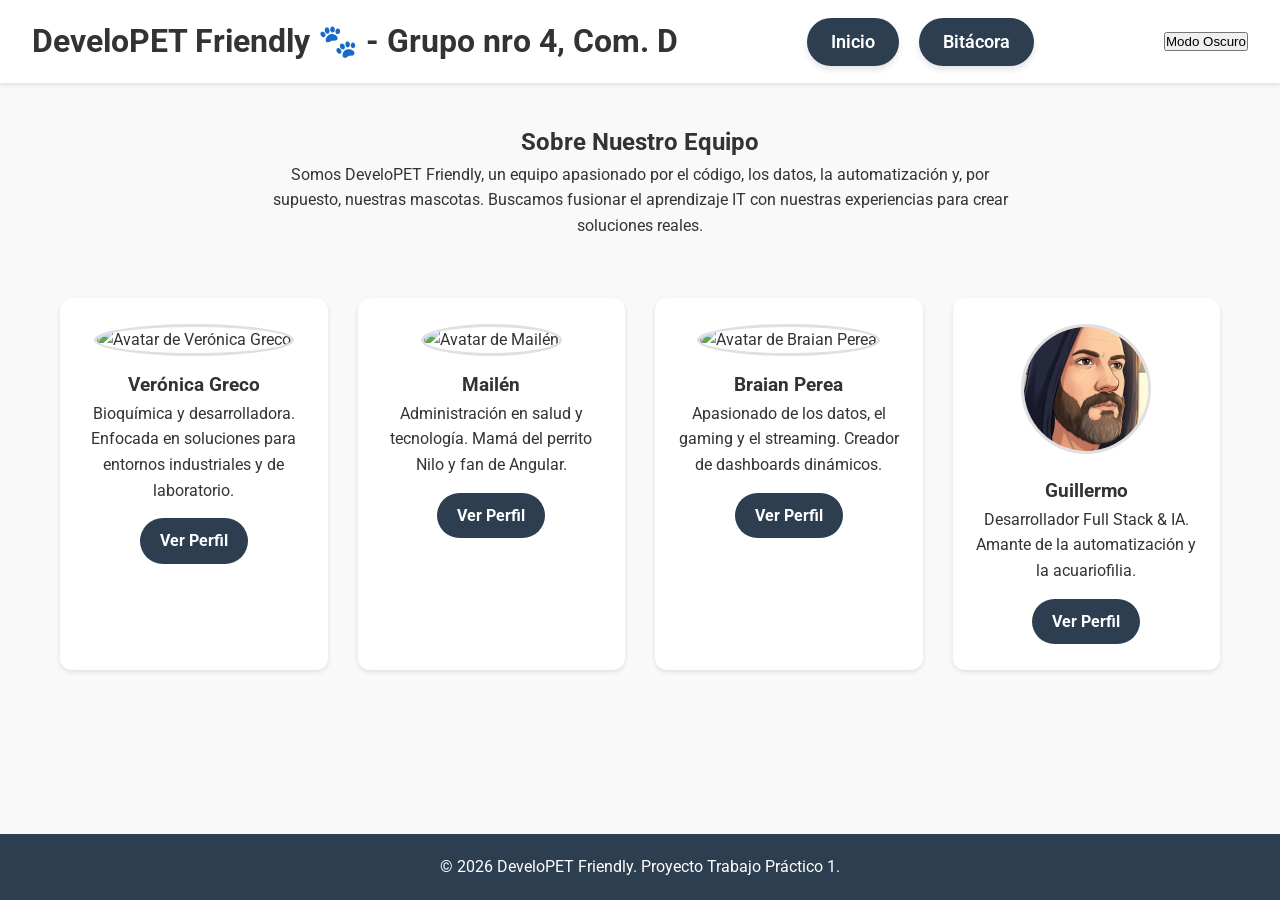
==== index.html @ 7bb21ec1 "Actualización" ====
<!DOCTYPE html>
<html lang="es">
<head>
    <meta charset="UTF-8">
    <meta name="viewport" content="width=device-width, initial-scale=1.0">
    <title>DeveloPET Friendly - TP1</title>
    <link href="https://fonts.googleapis.com/css2?family=Roboto:wght@400;700&display=swap" rel="stylesheet">
    <link rel="stylesheet" href="css/styles.css">
</head>
<body>
    <header>
        <h1>DeveloPET Friendly 🐾 - Grupo nro 4, Com. D</h1>
        <nav>
            <ul>
                <li><a href="index.html">Inicio</a></li>
                <li><a href="bitacora.html">Bitácora</a></li>
            </ul>
        </nav>
        <button id="btn-theme">Modo Oscuro</button>
    </header>

    <main>
        <section class="team-presentation">
            <h2>Sobre Nuestro Equipo</h2>
            <p>Somos DeveloPET Friendly, un equipo apasionado por el código, los datos, la automatización y, por supuesto, nuestras mascotas. Buscamos fusionar el aprendizaje IT con nuestras experiencias para crear soluciones reales.</p>
        </section>

        <section class="team-cards">
            
            <article class="card">
                <img src="img/avatar-vero.jpg" alt="Avatar de Verónica Greco">
                <h3>Verónica Greco</h3>
                <p>Bioquímica y desarrolladora. Enfocada en soluciones para entornos industriales y de laboratorio.</p>
                <a href="veronica.html" class="btn-perfil">Ver Perfil</a>
            </article>

            <article class="card">
                <img src="img/avatar-mailen.jpg" alt="Avatar de Mailén">
                <h3>Mailén</h3>
                <p>Administración en salud y tecnología. Mamá del perrito Nilo y fan de Angular.</p>
                <a href="mailen.html" class="btn-perfil">Ver Perfil</a>
            </article>

            <article class="card">
                <img src="img/avatar-braian.jpg" alt="Avatar de Braian Perea">
                <h3>Braian Perea</h3>
                <p>Apasionado de los datos, el gaming y el streaming. Creador de dashboards dinámicos.</p>
                <a href="braian.html" class="btn-perfil">Ver Perfil</a>
            </article>

          <article class="card">
                <img src="img/profile.jpg" alt="Avatar de Guillermo">
                <h3>Guillermo</h3>
                <p>Desarrollador Full Stack & IA. Amante de la automatización y la acuariofilia.</p>
                <a href="guillermo.html" class="btn-perfil">Ver Perfil</a>
            </article>

        </section>
    </main>

    <footer>
        <p>&copy; 2026 DeveloPET Friendly. Proyecto Trabajo Práctico 1.</p>
    </footer>

    <script src="js/main.js"></script>
</body>
</html>
---- css/styles.css ----
/* =========================================
   1. RESET Y VARIABLES GLOBALES
   ========================================= */
* {
    margin: 0;
    padding: 0;
    box-sizing: border-box;
}

:root {
    /* Variables generales y del Index/Bitácora */
    --bg-color: #f9f9f9;
    --text-color: #333333;
    --header-bg: #ffffff;
    --card-bg: #ffffff;
    --primary-color: #2c3e50; /* Unificado al azul oscuro elegante */
    --hover-color: #1a252f;
    --secondary-color: #3498db;
    
    /* Variables del portafolio individual */
    --accent-color: #e74c3c;
    --light-bg: #ecf0f1;
    --white: #ffffff;
    --shadow: 0 2px 5px rgba(0,0,0,0.1);
    --transition: all 0.3s ease;
}

/* Variables para el Modo Oscuro */
body.dark-mode {
    --bg-color: #121212;
    --text-color: #e0e0e0;
    --header-bg: #333333;
    --card-bg: #1e1e1e;
    --primary-color: #4ca1af;
    --light-bg: #1a1a1a;
    --white: #222222;
}

/* =========================================
   2. ESTILOS BASE Y ESTRUCTURA (STICKY FOOTER)
   ========================================= */
body {
    font-family: 'Poppins', 'Roboto', sans-serif; /* Poppins principal, Roboto fallback */
    background-color: var(--bg-color);
    color: var(--text-color);
    line-height: 1.6;
    transition: background-color 0.3s ease, color 0.3s ease;
    
    /* Sticky Footer: Empuja el footer siempre abajo */
    min-height: 100vh; 
    display: flex;
    flex-direction: column; 
}

main {
    flex: 1; /* Ocupa el espacio restante */
}

.container {
    max-width: 1200px;
    margin: 0 auto;
    padding: 0 20px;
    width: 100%;
}

.section {
    padding: 4rem 0;
    border-bottom: 1px solid rgba(0,0,0,0.1);
}

.section h2 {
    text-align: center;
    margin-bottom: 2rem;
    color: var(--primary-color);
    font-size: 2rem;
    font-weight: 600;
}

/* =========================================
   3. CABECERA (HEADER) Y NAVEGACIÓN
   ========================================= */
header {
    display: flex;
    justify-content: space-between;
    align-items: center;
    background-color: var(--header-bg);
    padding: 1rem 2rem;
    box-shadow: 0 2px 4px rgba(0,0,0,0.1);
}

/* Variante Header Portafolio (Clase .header) */
.header {
    background-color: var(--primary-color);
    color: #ffffff;
    justify-content: center; /* Centra el logo en el portafolio */
}

/* Menú de navegación principal (Botones estilo píldora) */
header nav ul {
    list-style: none;
    display: flex;
    gap: 20px;
    justify-content: center;
    align-items: center;
}

header nav a {
    text-decoration: none;
    font-size: 1.1rem;
    font-weight: 600;
    color: #ffffff;
    background-color: var(--primary-color);
    padding: 10px 24px;
    border-radius: 30px;
    transition: var(--transition);
    box-shadow: 0 4px 6px rgba(0, 0, 0, 0.1);
    display: inline-block;
}

header nav a:hover {
    background-color: var(--secondary-color);
    transform: translateY(-3px);
    box-shadow: 0 6px 12px rgba(0, 0, 0, 0.2);
}

/* Sub-Navegación Portafolio (Clase .navbar) */
.navbar {
    background-color: var(--secondary-color);
    padding: 1rem 0;
    position: sticky;
    top: 0;
    z-index: 100;
}

.nav-menu {
    display: flex;
    justify-content: center;
    list-style: none;
    gap: 2rem;
    flex-wrap: wrap;
}

.nav-menu a {
    color: #ffffff;
    text-decoration: none;
    font-weight: 500;
    padding: 0.5rem 1rem;
    border-radius: 4px;
    transition: var(--transition);
    background-color: transparent;
    box-shadow: none;
}

.nav-menu a:hover {
    background-color: var(--primary-color);
    transform: translateY(-2px);
}

/* =========================================
   4. INDEX Y BITÁCORA (TP1)
   ========================================= */
.team-presentation {
    text-align: center;
    max-width: 800px;
    margin: 40px auto;
    padding: 0 20px;
}

/* Grilla adaptable requerida por el TP */
.team-cards {
    display: grid;
    grid-template-columns: 1fr; 
    gap: 30px;
    padding: 20px;
    max-width: 1200px;
    margin: 0 auto;
    justify-items: center;
}

.card {
    background-color: var(--card-bg);
    border-radius: 12px;
    box-shadow: var(--shadow);
    width: 100%;
    max-width: 280px;
    padding: 25px 20px;
    text-align: center;
    transition: transform 0.3s ease, box-shadow 0.3s ease;
    border: 1px solid transparent; /* Preparado para modo oscuro */
}

.card:hover {
    transform: translateY(-5px);
    box-shadow: 0 8px 20px rgba(0,0,0,0.15);
}

.card img {
    width: 130px;
    height: 130px;
    border-radius: 50%;
    object-fit: cover;
    border: 3px solid #e0e0e0;
    margin-bottom: 15px;
}

.btn-perfil {
    display: inline-block;
    margin-top: 15px;
    padding: 10px 20px;
    background-color: var(--primary-color);
    color: #ffffff;
    text-decoration: none;
    border-radius: 25px;
    font-weight: bold;
    transition: var(--transition);
}

.btn-perfil:hover {
    background-color: var(--hover-color);
}

/* Bitácora */
.bitacora-container {
    max-width: 800px;
    margin: 2rem auto;
    padding: 0 2rem;
}

.bitacora-entry {
    background-color: var(--card-bg);
    padding: 1.5rem;
    margin-bottom: 1.5rem;
    border-radius: 8px;
    box-shadow: var(--shadow);
}

.bitacora-entry h3 {
    color: var(--primary-color);
    margin-top: 0;
}

/* =========================================
   5. PORTAFOLIO INDIVIDUAL (GUILLERMO)
   ========================================= */
.sobre-mi-content {
    display: flex;
    align-items: center;
    gap: 3rem;
    flex-wrap: wrap;
}

.perfil-img {
    flex: 1 1 300px;
    text-align: center;
}

.perfil-img img {
    width: 100%;
    max-width: 250px;
    border-radius: 50%;
    box-shadow: var(--shadow);
    border: 3px solid var(--secondary-color);
}

.perfil-texto {
    flex: 2 1 400px;
}

/* Tarjetas Proyectos y Películas/Discos */
.tarjetas-grid, .peliculas-grid {
    display: grid;
    grid-template-columns: repeat(auto-fit, minmax(280px, 1fr));
    gap: 2rem;
    margin-top: 2rem;
}

.tarjeta, .pelicula-card {
    background: var(--card-bg);
    border-radius: 8px;
    overflow: hidden;
    box-shadow: var(--shadow);
    transition: var(--transition);
}

.tarjeta:hover, .pelicula-card:hover {
    transform: translateY(-10px);
    box-shadow: 0 5px 20px rgba(0,0,0,0.2);
}

.tarjeta img, .pelicula-card img {
    width: 100%;
    height: 200px;
    object-fit: cover;
    transition: var(--transition);
    cursor: pointer; /* Lightbox */
}

.tarjeta:hover img, .pelicula-card:hover img {
    transform: scale(1.05);
    opacity: 0.8;
}

.tarjeta h3, .pelicula-card h3 {
    padding: 1rem 1rem 0.5rem;
    color: var(--primary-color);
    font-size: 1.2rem;
}

.tarjeta p, .pelicula-card p {
    padding: 0 1rem 1rem;
    font-size: 0.95rem;
}

/* Tabla Habilidades */
.habilidades-tabla {
    width: 100%;
    border-collapse: collapse;
    background: var(--card-bg);
    box-shadow: var(--shadow);
    border-radius: 8px;
    overflow: hidden;
}

.habilidades-tabla thead {
    background-color: var(--primary-color);
    color: #ffffff;
}

.habilidades-tabla th, .habilidades-tabla td {
    padding: 1rem;
    text-align: left;
    border: 1px solid #ddd;
}

.habilidades-tabla tbody tr:hover {
    background-color: rgba(0,0,0,0.02);
}

/* Formulario */
.contacto-form {
    max-width: 600px;
    margin: 0 auto;
    background: var(--card-bg);
    padding: 2rem;
    border-radius: 8px;
    box-shadow: var(--shadow);
}

.form-grupo {
    margin-bottom: 1.5rem;
}

.form-grupo label {
    display: block;
    margin-bottom: 0.5rem;
    font-weight: 500;
    color: var(--primary-color);
}

.form-grupo input {
    width: 100%;
    padding: 0.8rem;
    border: 2px solid #ddd;
    border-radius: 4px;
    font-size: 1rem;
    font-family: inherit;
}

.btn-submit {
    background-color: var(--secondary-color);
    color: #ffffff;
    border: none;
    padding: 1rem 2rem;
    font-size: 1.1rem;
    border-radius: 4px;
    cursor: pointer;
    font-weight: 500;
    width: 100%;
    transition: var(--transition);
}

.btn-submit:hover {
    background-color: var(--primary-color);
    transform: scale(1.02);
}

/* =========================================
   6. FOOTER Y MODAL LIGHTBOX
   ========================================= */
footer {
    text-align: center;
    width: 100%;
    padding: 20px 0;
    background-color: #2c3e50;
    color: #ffffff;
    margin-top: auto; 
}

.footer-content {
    display: flex;
    justify-content: space-between;
    align-items: center;
    flex-wrap: wrap;
    gap: 1rem;
}

.social-links a {
    color: #ffffff;
    text-decoration: none;
    margin-left: 15px;
    transition: var(--transition);
}

.social-links a:hover {
    color: var(--secondary-color);
}

/* Modal Lightbox */
.modal-lightbox {
    display: none;
    position: fixed;
    z-index: 9999;
    left: 0;
    top: 0;
    width: 100%;
    height: 100%;
    background-color: rgba(0, 0, 0, 0.85);
    justify-content: center;
    align-items: center;
}

.modal-contenido {
    max-width: 90%;
    max-height: 85vh;
    border-radius: 8px;
    box-shadow: 0 4px 15px rgba(0,0,0,0.5);
    animation: zoomIn 0.3s ease;
}

.cerrar-modal {
    position: absolute;
    top: 20px;
    right: 35px;
    color: #f1f1f1;
    font-size: 40px;
    font-weight: bold;
    cursor: pointer;
}

@keyframes zoomIn {
    from {transform: scale(0.8)} 
    to {transform: scale(1)}
}

/* =========================================
   7. MODO OSCURO (DARK MODE) COMPATIBILIDAD
   ========================================= */
body.dark-mode .card,
body.dark-mode .tarjeta,
body.dark-mode .pelicula-card,
body.dark-mode .habilidades-tabla,
body.dark-mode .contacto-form {
    border: 1px solid #333333;
}

body.dark-mode header nav a {
    background-color: #333333;
    border: 1px solid #555555;
}

body.dark-mode header nav a:hover {
    background-color: var(--primary-color);
    border-color: var(--primary-color);
}

body.dark-mode footer {
    background-color: #111111;
    border-top: 1px solid #333333;
}

/* =========================================
   8. MEDIA QUERIES (RESPONSIVE TP1)
   ========================================= */
/* Breakpoints exigidos por el TP para la portada */
@media (min-width: 900px) {
    .team-cards { grid-template-columns: repeat(2, 1fr); }
}

@media (min-width: 1200px) {
    .team-cards { grid-template-columns: repeat(4, 1fr); }
}

/* Ajustes para móviles generales */
@media (max-width: 768px) {
    header {
        flex-direction: column;
        gap: 15px;
    }
    .sobre-mi-content {
        flex-direction: column;
        text-align: center;
    }
    .habilidades-tabla th, .habilidades-tabla td {
        padding: 0.5rem;
        font-size: 0.9rem;
    }
    .footer-content {
        flex-direction: column;
        justify-content: center;
    }
}
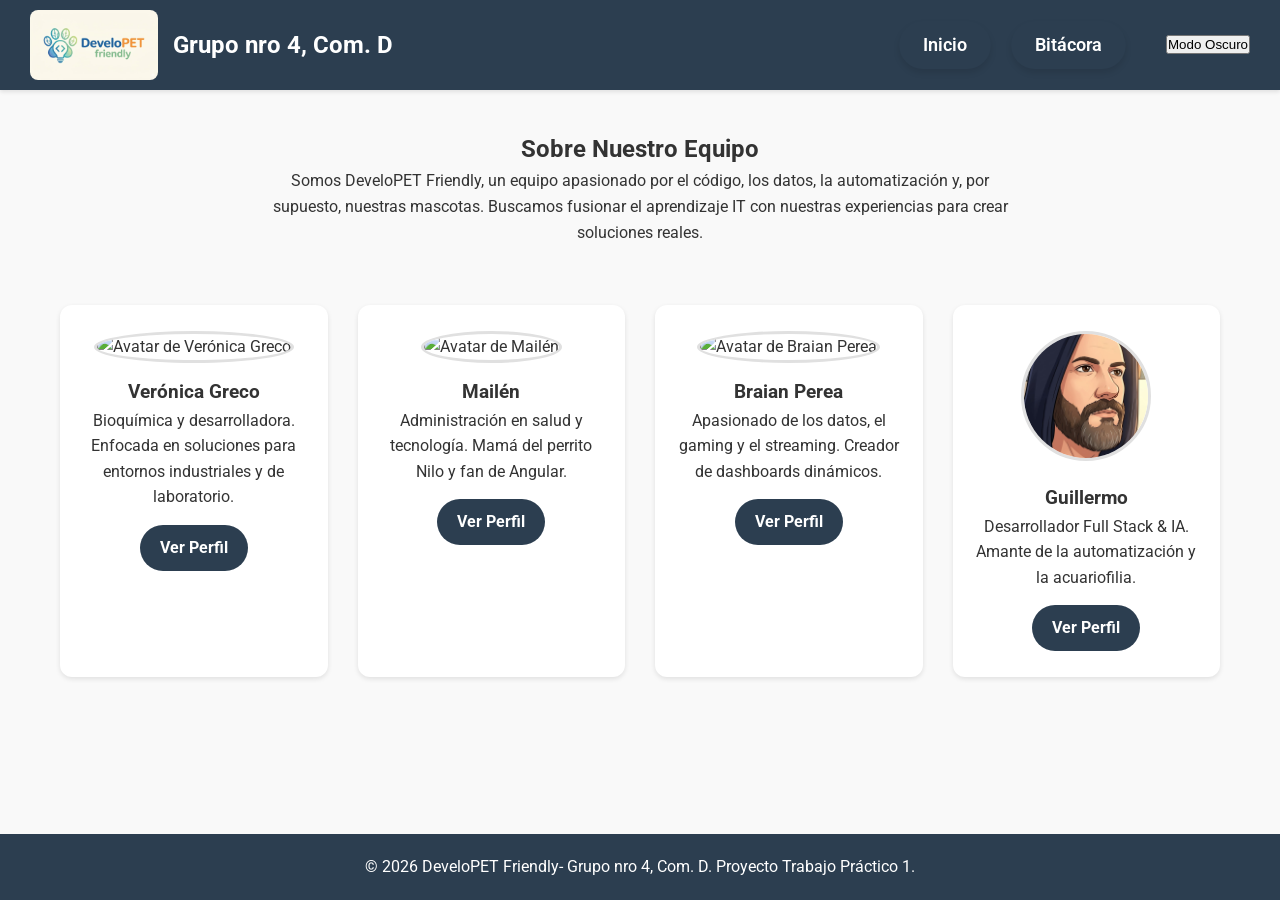
==== commit c8c2d22d: "retoques" ====
--- a/index.html
+++ b/index.html
@@ -8,15 +8,19 @@
     <link rel="stylesheet" href="css/styles.css">
 </head>
 <body>
-    <header>
-        <h1>DeveloPET Friendly 🐾 - Grupo nro 4, Com. D</h1>
-        <nav>
-            <ul>
+    <header class="header" style="display: flex; justify-content: space-between; align-items: center; padding: 10px 30px; flex-wrap: wrap;">
+        <div class="logo" style="display: flex; align-items: center; gap: 15px;">
+            <img src="img/logodev.jpeg" alt="Logo DeveloPET Friendly" style="max-height: 70px; border-radius: 8px;">
+            <h1 style="margin: 0; font-size: 1.5rem;">Grupo nro 4, Com. D</h1>
+        </div>
+
+        <nav style="display: flex; align-items: center; gap: 20px;">
+            <ul style="list-style: none; display: flex; gap: 20px; margin: 0; padding: 0;">
                 <li><a href="index.html">Inicio</a></li>
                 <li><a href="bitacora.html">Bitácora</a></li>
             </ul>
+            <button id="btn-theme" style="margin-left: 20px;">Modo Oscuro</button>
         </nav>
-        <button id="btn-theme">Modo Oscuro</button>
     </header>
 
     <main>
@@ -26,7 +30,6 @@
         </section>
 
         <section class="team-cards">
-            
             <article class="card">
                 <img src="img/avatar-vero.jpg" alt="Avatar de Verónica Greco">
                 <h3>Verónica Greco</h3>
@@ -54,12 +57,11 @@
                 <p>Desarrollador Full Stack & IA. Amante de la automatización y la acuariofilia.</p>
                 <a href="guillermo.html" class="btn-perfil">Ver Perfil</a>
             </article>
-
         </section>
     </main>
 
     <footer>
-        <p>&copy; 2026 DeveloPET Friendly. Proyecto Trabajo Práctico 1.</p>
+        <p>&copy; 2026 DeveloPET Friendly- Grupo nro 4, Com. D. Proyecto Trabajo Práctico 1.</p>
     </footer>
 
     <script src="js/main.js"></script>
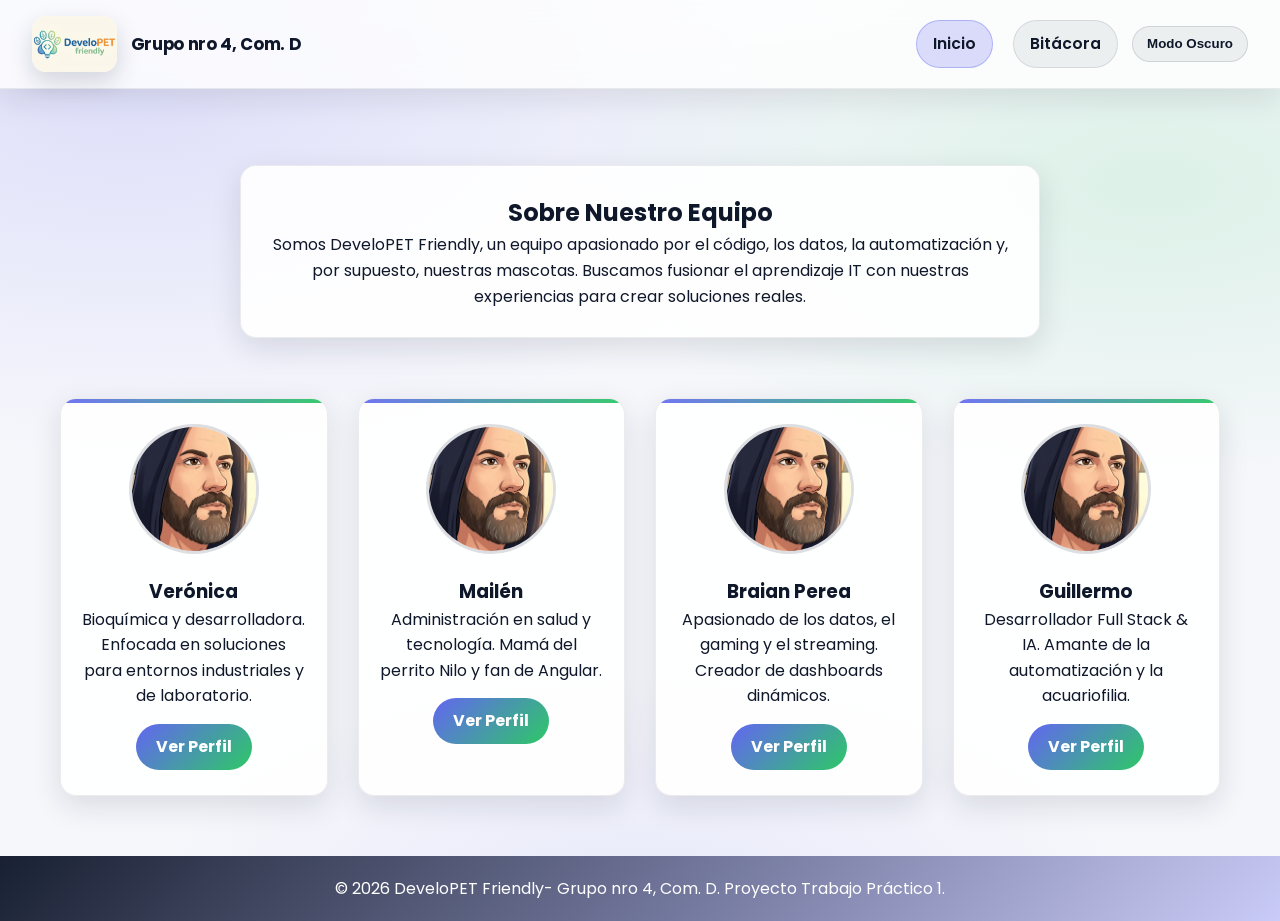
==== commit 01bb1f33: "cambios JS" ====
--- a/index.html
+++ b/index.html
@@ -4,22 +4,26 @@
     <meta charset="UTF-8">
     <meta name="viewport" content="width=device-width, initial-scale=1.0">
     <title>DeveloPET Friendly - TP1</title>
-    <link href="https://fonts.googleapis.com/css2?family=Roboto:wght@400;700&display=swap" rel="stylesheet">
+    <link rel="preconnect" href="https://fonts.googleapis.com">
+    <link rel="preconnect" href="https://fonts.gstatic.com" crossorigin>
+    <link href="https://fonts.googleapis.com/css2?family=Poppins:wght@300;400;500;600;700&family=Roboto:wght@400;700&display=swap" rel="stylesheet">
     <link rel="stylesheet" href="css/styles.css">
 </head>
-<body>
-    <header class="header" style="display: flex; justify-content: space-between; align-items: center; padding: 10px 30px; flex-wrap: wrap;">
-        <div class="logo" style="display: flex; align-items: center; gap: 15px;">
-            <img src="img/logodev.jpeg" alt="Logo DeveloPET Friendly" style="max-height: 70px; border-radius: 8px;">
-            <h1 style="margin: 0; font-size: 1.5rem;">Grupo nro 4, Com. D</h1>
+<body class="page-home">
+    <header class="site-header">
+        <div class="site-brand">
+            <a class="brand" href="index.html" aria-label="Ir al inicio">
+                <img src="img/logodev.jpeg" alt="Logo DeveloPET Friendly">
+                <span class="brand-title">Grupo nro 4, Com. D</span>
+            </a>
         </div>
 
-        <nav style="display: flex; align-items: center; gap: 20px;">
-            <ul style="list-style: none; display: flex; gap: 20px; margin: 0; padding: 0;">
-                <li><a href="index.html">Inicio</a></li>
+        <nav class="site-nav" aria-label="Navegación principal">
+            <ul class="site-links">
+                <li><a href="index.html" aria-current="page">Inicio</a></li>
                 <li><a href="bitacora.html">Bitácora</a></li>
             </ul>
-            <button id="btn-theme" style="margin-left: 20px;">Modo Oscuro</button>
+            <button id="btn-theme" type="button">Modo Oscuro</button>
         </nav>
     </header>
 
@@ -30,28 +34,28 @@
         </section>
 
         <section class="team-cards">
-            <article class="card">
-                <img src="img/avatar-vero.jpg" alt="Avatar de Verónica Greco">
-                <h3>Verónica Greco</h3>
+            <article class="card card--vero">
+                <img src="img/avatar-vero.jpeg" alt="Avatar de Verónica Greco" onerror="this.onerror=null;this.src='img/profile.jpg';">
+                <h3>Verónica</h3>
                 <p>Bioquímica y desarrolladora. Enfocada en soluciones para entornos industriales y de laboratorio.</p>
                 <a href="veronica.html" class="btn-perfil">Ver Perfil</a>
             </article>
 
-            <article class="card">
-                <img src="img/avatar-mailen.jpg" alt="Avatar de Mailén">
+            <article class="card card--mailen">
+                <img src="img/avatar-mailen.png" alt="Avatar de Mailén" onerror="this.onerror=null;this.src='img/profile.jpg';">
                 <h3>Mailén</h3>
                 <p>Administración en salud y tecnología. Mamá del perrito Nilo y fan de Angular.</p>
                 <a href="mailen.html" class="btn-perfil">Ver Perfil</a>
             </article>
 
-            <article class="card">
-                <img src="img/avatar-braian.jpg" alt="Avatar de Braian Perea">
+            <article class="card card--braian">
+                <img src="img/avatar-braian.png" alt="Avatar de Braian Perea" onerror="this.onerror=null;this.src='img/profile.jpg';">
                 <h3>Braian Perea</h3>
                 <p>Apasionado de los datos, el gaming y el streaming. Creador de dashboards dinámicos.</p>
                 <a href="braian.html" class="btn-perfil">Ver Perfil</a>
             </article>
 
-          <article class="card">
+          <article class="card card--guillermo">
                 <img src="img/profile.jpg" alt="Avatar de Guillermo">
                 <h3>Guillermo</h3>
                 <p>Desarrollador Full Stack & IA. Amante de la automatización y la acuariofilia.</p>
@@ -66,4 +70,4 @@
 
     <script src="js/main.js"></script>
 </body>
-</html>+</html>
--- a/css/styles.css
+++ b/css/styles.css
@@ -9,31 +9,34 @@
 
 :root {
     /* Variables generales y del Index/Bitácora */
-    --bg-color: #f9f9f9;
-    --text-color: #333333;
-    --header-bg: #ffffff;
-    --card-bg: #ffffff;
-    --primary-color: #2c3e50; /* Unificado al azul oscuro elegante */
-    --hover-color: #1a252f;
-    --secondary-color: #3498db;
+    --bg-color: #f6f7fb;
+    --text-color: #0f172a;
+    --header-bg: rgba(255, 255, 255, 0.78);
+    --card-bg: rgba(255, 255, 255, 0.9);
+    --primary-color: #0f172a;
+    --hover-color: #111827;
+    --secondary-color: #6366f1;
     
     /* Variables del portafolio individual */
-    --accent-color: #e74c3c;
-    --light-bg: #ecf0f1;
+    --accent-color: #22c55e;
+    --light-bg: rgba(15, 23, 42, 0.04);
     --white: #ffffff;
-    --shadow: 0 2px 5px rgba(0,0,0,0.1);
-    --transition: all 0.3s ease;
+    --shadow: 0 10px 30px rgba(15, 23, 42, 0.12);
+    --transition: all 0.25s ease;
+    --radius: 16px;
 }
 
 /* Variables para el Modo Oscuro */
 body.dark-mode {
-    --bg-color: #121212;
-    --text-color: #e0e0e0;
-    --header-bg: #333333;
-    --card-bg: #1e1e1e;
-    --primary-color: #4ca1af;
-    --light-bg: #1a1a1a;
-    --white: #222222;
+    --bg-color: #0b1020;
+    --text-color: #e7eaf3;
+    --header-bg: rgba(17, 24, 39, 0.72);
+    --card-bg: rgba(17, 24, 39, 0.85);
+    --primary-color: #6366f1;
+    --hover-color: #4f46e5;
+    --secondary-color: #6366f1;
+    --light-bg: rgba(231, 234, 243, 0.06);
+    --white: #0f172a;
 }
 
 /* =========================================
@@ -42,6 +45,10 @@
 body {
     font-family: 'Poppins', 'Roboto', sans-serif; /* Poppins principal, Roboto fallback */
     background-color: var(--bg-color);
+    background-image:
+        radial-gradient(1200px 600px at 10% 10%, rgba(99, 102, 241, 0.16), transparent 60%),
+        radial-gradient(1000px 500px at 90% 20%, rgba(34, 197, 94, 0.12), transparent 60%),
+        radial-gradient(900px 450px at 50% 100%, rgba(99, 102, 241, 0.10), transparent 55%);
     color: var(--text-color);
     line-height: 1.6;
     transition: background-color 0.3s ease, color 0.3s ease;
@@ -54,9 +61,810 @@
 
 main {
     flex: 1; /* Ocupa el espacio restante */
-}
-
-.container {
+    padding: 1.5rem 0 2.5rem;
+}
+
+.page-bitacora .lead {
+    text-align: center;
+    margin: 1rem auto 2rem;
+    max-width: 70ch;
+    color: rgba(15, 23, 42, 0.72);
+}
+
+body.dark-mode.page-bitacora .lead {
+    color: rgba(231, 234, 243, 0.76);
+}
+
+.page-home main,
+.page-bitacora main {
+    padding-top: 2.25rem;
+}
+
+body.page-braian {
+    --bg: #0b0f1a;
+    --bg-2: #131a2b;
+    --accent: #00e5ff;
+    --accent-2: #7a29ff;
+    --text: #e6f1ff;
+    background: radial-gradient(1200px 600px at 20% 0%, #0f1730 0%, var(--bg) 60%) fixed,
+                linear-gradient(160deg, var(--bg-2), var(--bg));
+    color: var(--text);
+    font-family: "Ubuntu", system-ui, -apple-system, "Segoe UI", Roboto, "Helvetica Neue", Arial, "Noto Sans", "Apple Color Emoji", "Segoe UI Emoji";
+    overflow-x: hidden;
+}
+
+body.page-braian main {
+    padding: 0;
+}
+
+body.page-veronica {
+    font-family: "EB Garamond", serif;
+    font-size: 1.2rem;
+    margin: 0;
+    padding: 20px;
+    color: #333;
+    background-image: url("../img/fondo.png");
+    background-repeat: repeat;
+    background-size: 700px;
+}
+
+body.page-veronica::before {
+    content: "";
+    position: fixed;
+    inset: 0;
+    background-color: rgba(255, 255, 255, 0.7);
+    z-index: -1;
+}
+
+body.page-veronica .contenedor {
+    max-width: 1300px;
+    margin: 0 auto;
+    padding: 0.5rem;
+}
+
+body.page-veronica main {
+    padding: 0;
+}
+
+body.page-veronica header h1 {
+    font-family: "Delius Unicase", cursive;
+}
+
+body.page-veronica header,
+body.page-veronica footer {
+    background-color: #457272;
+    color: #ffffff;
+    text-align: center;
+    padding: 1rem;
+}
+
+body.page-veronica footer {
+    margin-top: 0;
+    background: #457272;
+}
+
+body.page-veronica nav {
+    position: sticky;
+    top: 0;
+    z-index: 50;
+}
+
+body.page-veronica nav ul {
+    display: flex;
+    justify-content: space-around;
+    list-style: none;
+    background-color: #3c6e71;
+    padding: 0.5rem;
+    margin: 0;
+}
+
+body.page-veronica nav ul li a {
+    color: #ffffff;
+    text-decoration: none;
+    margin: 0 1rem;
+    font-size: 1.2rem;
+    transition: color 0.3s ease;
+}
+
+body.page-veronica nav ul li a:hover {
+    color: #d9d9d9;
+}
+
+body.page-veronica section {
+    margin-bottom: 2rem;
+    scroll-margin-top: 50px;
+}
+
+body.page-veronica h2 {
+    font-size: 1.2rem;
+    border: 2px solid #747976;
+    padding: 2px;
+    background-color: #dce4df;
+    margin: 20px 0;
+    text-indent: 5px;
+    transition: filter 0.3s ease;
+}
+
+body.page-veronica h2:hover {
+    filter: brightness(1.2) contrast(1.3) saturate(1.5);
+}
+
+body.page-veronica .icono-h2 {
+    width: 24px;
+    height: 24px;
+    vertical-align: middle;
+    margin-right: 8px;
+    display: inline-block;
+}
+
+body.page-veronica img {
+    max-width: 100%;
+    height: auto;
+    display: block;
+}
+
+body.page-veronica .sobre-mi-contenido {
+    display: flex;
+    align-items: center;
+    gap: 30px;
+}
+
+body.page-veronica .sobre-mi-contenido img {
+    max-width: 200px;
+    height: auto;
+    border-radius: 100px;
+    flex-shrink: 0;
+    transition: transform 0.5s ease;
+}
+
+body.page-veronica .sobre-mi-contenido img:hover {
+    transform: rotate(360deg);
+}
+
+
+body.page-veronica .sobre-mi-contenido p {
+    margin: 0;
+    font-size: 1.5rem;
+    align-self: center;
+    text-align: justify;
+}
+
+body.page-veronica .tarjetas-container {
+    display: flex;
+    gap: 10rem;
+    justify-content: center;
+    flex-wrap: wrap;
+    width: 100%;
+}
+
+body.page-veronica .peliculas-container {
+    display: flex;
+    gap: 5rem;
+    justify-content: center;
+    flex-wrap: wrap;
+    width: 100%;
+}
+
+body.page-veronica .tarjeta,
+body.page-veronica .pelicula {
+    background-color: #bfd6d3;
+    padding: 2rem;
+    border-radius: 8px;
+    margin-bottom: 20px;
+    transition: transform 0.3s ease;
+    text-align: justify;
+}
+
+body.page-veronica .pelicula {
+    display: flex;
+    flex-direction: column;
+    justify-content: flex-start;
+    align-items: center;
+    gap: 0.5rem;
+    flex-wrap: wrap;
+    max-width: 500px;
+    flex: 1 1 250px;
+}
+
+body.page-veronica .tarjeta {
+    display: flex;
+    flex-direction: row;
+    align-items: center;
+    gap: 1rem;
+    max-width: 500px;
+}
+
+body.page-veronica .tarjeta:hover,
+body.page-veronica .pelicula:hover {
+    transform: scale(1.05);
+}
+
+body.page-veronica .pelicula h3 {
+    align-self: center;
+    margin-bottom: 0;
+}
+
+body.page-veronica .pelicula img {
+    max-width: 60%;
+    align-self: center;
+}
+
+body.page-veronica .tarjeta img {
+    max-width: 40%;
+}
+
+body.page-veronica #mi-manada .manada-contenedor {
+  display: flex;
+  justify-content: space-around;
+  gap: 1.875rem; 
+  flex-wrap: wrap;
+}
+
+body.page-veronica #mi-manada .mascota {
+  text-align: center;
+  position: relative;
+}
+
+body.page-veronica #mi-manada .mascota img {
+  width: 11rem;
+  height: 14rem;  
+  border-radius: 1rem; /* esquinas suaves */
+}
+
+body.page-veronica #mi-manada .mascota p {
+  margin-top: 0.5rem;
+}
+
+body.page-veronica #mi-manada .mascota img.latido {
+  animation: latido 1s ease;
+  box-shadow: 0 0 20px rgba(13, 212, 73, 0.6);
+}
+
+@keyframes latido {
+  0% {
+    transform: scale(1);
+  }
+  50% {
+    transform: scale(1.2);
+  }
+  100% {
+    transform: scale(1);
+  }
+}
+
+.patita {
+  position: absolute;
+  font-size: 2.5rem;
+  pointer-events: none;
+  animation: flotar 1s ease forwards;
+  text-shadow: 0 0 8px black;
+  opacity: 1;
+  }
+
+@keyframes flotar {
+  0% {
+    opacity: 1;
+    transform: translateY(0) scale(1.2); /* 👈 arranca más visible */
+  }
+  20% {
+    opacity: 1;
+  }
+  100% {
+    opacity: 0;
+    transform: translateY(-50px) scale(1.5);
+  }
+}
+
+body.page-veronica form {
+    display: flex;
+    flex-direction: column;
+    max-width: 300px;
+    margin: 0 auto;
+}
+
+body.page-veronica form input,
+body.page-veronica form button {
+    margin: 0.5rem 0;
+    padding: 0.5rem;
+    font-family: inherit;
+    font-size: 1rem;
+}
+
+body.page-veronica form button,
+body.page-veronica button {
+    background-color: #3c6e71;
+    color: #ffffff;
+    border: none;
+    cursor: pointer;
+    transition: background-color 0.3s ease;
+}
+
+body.page-veronica form button:hover,
+body.page-veronica button:hover {
+    background-color: #2f4f4f;
+}
+
+body.page-veronica footer .social-icons {
+    margin: 1rem 0;
+}
+
+body.page-veronica footer .social-icons a {
+    display: inline-block;
+    margin: 0 1.5rem;
+    transition: transform 0.3s ease, filter 0.3s ease;
+}
+
+body.page-veronica footer .social-icons img {
+    width: 2rem;
+    height: 2rem;
+}
+
+body.page-veronica footer .social-icons a:hover {
+    transform: scale(1.3);
+    filter: brightness(1.2);
+}
+
+@media (max-width: 768px) {
+    body.page-veronica nav ul {
+        flex-direction: row;
+        flex-wrap: wrap;
+        gap: 10px;
+        padding: 10px;
+    }
+
+    body.page-veronica {
+        padding: 10px;
+    }
+
+    body.page-veronica .contenedor {
+        max-width: 100%;
+        padding: 10px;
+    }
+
+    body.page-veronica h1 {
+        font-size: 1.5rem;
+    }
+
+    body.page-veronica h2 {
+        font-size: 1.2rem;
+    }
+
+    body.page-veronica h3 {
+        font-size: 1.2rem;
+    }
+
+    body.page-veronica nav ul li {
+        margin: 10px 0;
+    }
+
+    body.page-veronica nav ul li a {
+        font-size: 1rem;
+    }
+
+    body.page-veronica .sobre-mi-contenido {
+        flex-direction: column;
+        text-align: justify;
+    }
+
+    body.page-veronica .sobre-mi-contenido img {
+        max-width: 150px;
+        margin-bottom: 10px;
+    }
+
+    body.page-veronica .sobre-mi-contenido p {
+        font-size: 1.1rem;
+        text-align: justify;
+    }
+
+    body.page-veronica .tarjetas-container {
+        gap: 1rem;
+    }
+
+    body.page-veronica .tarjeta {
+        flex-direction: column;
+        text-align: justify;
+    }
+
+    body.page-veronica .tarjeta img {
+        width: 100%;
+        max-width: 250px;
+        height: auto;
+    }
+
+    body.page-veronica .peliculas-container {
+        gap: 1.5rem;
+    }
+
+    body.page-veronica footer .social-icons a {
+        margin: 0 0.3rem;
+    }
+
+    body.page-veronica footer .social-icons img {
+        width: 1.5rem;
+        height: 1.5rem;
+    }
+}
+
+body.page-mailen {
+    font-family: "Roboto", sans-serif;
+    line-height: 1.6;
+    margin: 10px;
+    color: #e0e0e0;
+    background-color: #0b0218;
+    background-image: none;
+}
+
+body.page-mailen main {
+    padding: 0;
+}
+
+body.page-mailen h1 {
+    text-align: center;
+    margin-top: 20px;
+    color: #9057b9;
+}
+
+body.page-mailen nav {
+    position: sticky;
+    top: 0;
+    margin: 0;
+    margin-bottom: 20px;
+    z-index: 100;
+    width: 100%;
+    background-color: #190534;
+}
+
+body.page-mailen nav ul {
+    display: flex;
+    justify-content: center;
+    list-style: none;
+    background-color: #190534;
+    padding: 1rem;
+    margin: 0;
+}
+
+body.page-mailen nav a {
+    color: #e0e0e0;
+    text-decoration: none;
+    margin: 0 15px;
+    transition: color 0.3s ease;
+    background: none;
+    border: 0;
+    padding: 0;
+    border-radius: 0;
+    box-shadow: none;
+    display: inline;
+    font-weight: 400;
+}
+
+body.page-mailen nav a:hover {
+    color: #9057b9;
+}
+
+body.page-mailen #sobre-mi {
+    text-align: center;
+    padding: 1rem 1rem;
+    max-width: 50rem;
+    margin: 0 auto;
+}
+
+body.page-mailen h2 {
+    font-size: 2rem;
+    color: #9057b9;
+    margin-left: 2rem;
+    margin-bottom: 1rem;
+}
+
+body.page-mailen #sobre-mi img {
+    width: 200px;
+    height: 250px;
+    border-radius: 50%;
+    border: 5px solid #9057b9;
+    object-fit: cover;
+    margin-bottom: 1rem;
+}
+
+body.page-mailen #sobre-mi p {
+    font-size: 1.2rem;
+    line-height: 1.5;
+    color: #e0e0e0;
+}
+
+body.page-mailen .flex-tarjetas-proyectos,
+body.page-mailen .flex-tarjetas-peliculas {
+    display: flex;
+    flex-wrap: nowrap;
+    gap: 20px;
+    justify-content: space-around;
+    padding: 20px;
+}
+
+body.page-mailen .tarjeta {
+    background: rgb(219, 205, 225);
+    color: #190534;
+    border-radius: 10px;
+    padding: 15px;
+    width: 100%;
+    max-width: 20rem;
+    box-shadow: 0 4px 15px rgba(191, 152, 219, 0.4);
+    transition: transform 0.3s ease;
+}
+
+body.page-mailen .tarjeta p {
+    margin-top: 10px;
+    font-size: 1rem;
+    color: #582d90;
+    padding: 0;
+}
+
+body.page-mailen .tarjeta:hover {
+    transform: translateY(-10px);
+    box-shadow: 0 4px 15px rgba(191, 152, 219, 0.4);
+}
+
+body.page-mailen .tarjeta img {
+    width: 100%;
+    height: 150px;
+    object-fit: cover;
+    border-radius: 6px;
+}
+
+body.page-mailen #habilidades {
+    padding: 3rem 1rem;
+    text-align: center;
+}
+
+body.page-mailen .contenedor-tabla {
+    max-width: 50rem;
+    margin: auto;
+    overflow-x: auto;
+    padding: 10px;
+}
+
+body.page-mailen .tabla-habilidades {
+    width: 100%;
+    max-width: 50rem;
+    border-collapse: collapse;
+    background-color: #190534;
+    color: #e0e0e0;
+}
+
+body.page-mailen .tabla-habilidades th {
+    background-color: #9057b9;
+    color: #ffffff;
+    font-weight: bold;
+    text-transform: uppercase;
+}
+
+body.page-mailen .tabla-habilidades th,
+body.page-mailen .tabla-habilidades td {
+    padding: 1rem;
+    text-align: center;
+    border: 1px solid #9057b9;
+}
+
+body.page-mailen #contacto {
+    padding: 3rem 1rem;
+    text-align: center;
+}
+
+body.page-mailen form {
+    display: flex;
+    flex-direction: column;
+    max-width: 30rem;
+    margin: 0 auto;
+    background-color: #2f0c5ce6;
+    padding: 2rem;
+    border-radius: 8px;
+    box-shadow: 0 4px 15px rgba(191, 152, 219, 0.4);
+    text-align: left;
+}
+
+body.page-mailen label {
+    color: #e0e0e0;
+    margin-bottom: 0.5rem;
+    font-weight: bold;
+}
+
+body.page-mailen input,
+body.page-mailen textarea {
+    margin-bottom: 1.5rem;
+    padding: 10px;
+    border: 1px solid #9057b9;
+    border-radius: 4px;
+    background-color: rgba(255, 255, 255, 0.773);
+    color: #190534;
+    font-size: 1rem;
+    font-family: inherit;
+}
+
+body.page-mailen .btn-enviar {
+    background-color: #27ae60;
+    color: #ffffff;
+    border: none;
+    padding: 10px;
+    cursor: pointer;
+    border-radius: 8px;
+    font-weight: bold;
+    transition: background-color 0.3s ease;
+}
+
+body.page-mailen .btn-enviar:hover {
+    background-color: #219150;
+}
+
+body.page-mailen footer {
+    text-align: center;
+    padding: 20px;
+    background-color: #190534;
+    color: #ffffff;
+    margin-top: 0;
+}
+
+@media (max-width: 600px) {
+    body.page-mailen nav ul {
+        flex-direction: row;
+        flex-wrap: wrap;
+        gap: 10px;
+        padding: 10px;
+    }
+
+    body.page-mailen .tabla-habilidades th,
+    body.page-mailen .tabla-habilidades td {
+        padding: 0.5rem 0.2rem;
+        font-size: 0.85rem;
+        word-wrap: break-word;
+    }
+
+    body.page-mailen .flex-tarjetas-proyectos,
+    body.page-mailen .flex-tarjetas-peliculas {
+        flex-direction: column;
+        align-items: center;
+        flex-wrap: wrap;
+    }
+
+    body.page-mailen #contacto h2 {
+        margin-left: 0;
+    }
+}
+
+body.page-braian a {
+    color: var(--accent);
+    text-decoration: none;
+}
+
+body.page-braian a:hover {
+    color: #9af8ff;
+}
+
+body.page-braian a:focus-visible {
+    outline: 3px solid rgba(0, 229, 255, 0.35);
+    outline-offset: 3px;
+    border-radius: 10px;
+}
+
+body.page-braian header .brand-title {
+    color: var(--text);
+}
+
+body.page-braian .navbar {
+    backdrop-filter: saturate(140%) blur(6px);
+    border-bottom: 1px solid rgba(122, 41, 255, 0.25);
+    box-shadow: 0 0 0 1px rgba(0, 229, 255, 0.06) inset, 0 6px 30px rgba(0,0,0,0.35);
+}
+
+body.page-braian .navbar .nav-link {
+    font-weight: 500;
+}
+
+body.page-braian .navbar .nav-link.active,
+body.page-braian .navbar .nav-link:hover {
+    color: var(--accent);
+}
+
+body.page-braian section {
+    padding-top: 4rem;
+    padding-bottom: 4rem;
+    scroll-margin-top: 84px;
+}
+
+body.page-braian section h2 {
+    font-weight: 700;
+    letter-spacing: 0.5px;
+    color: var(--text);
+    text-shadow: 0 0 8px rgba(0, 229, 255, 0.5), 0 0 18px rgba(122, 41, 255, 0.35);
+}
+
+body.page-braian .card.bg-dark {
+    background-color: #0f1a2b !important;
+    border: 1px solid rgba(0, 229, 255, 0.12);
+    box-shadow: 0 10px 24px rgba(0,0,0,0.35);
+}
+
+body.page-braian .card.bg-dark .card-title {
+    color: var(--text);
+}
+
+body.page-braian .card.bg-dark .card-text {
+    color: #cfe8ff;
+}
+
+body.page-braian .card.bg-dark:hover {
+    transform: translateY(-4px);
+    transition: transform .2s ease;
+    border-color: rgba(122, 41, 255, 0.35);
+}
+
+body.page-braian .badge-accent {
+    background: linear-gradient(45deg, var(--accent), var(--accent-2));
+    color: #0b0f1a;
+}
+
+body.page-braian .table-dark {
+    --bs-table-bg: #0f1a2b;
+    --bs-table-striped-bg: #0c1422;
+    --bs-table-striped-color: var(--text);
+    --bs-table-color: var(--text);
+}
+
+body.page-braian .footer {
+    border-top: 1px solid rgba(0, 229, 255, 0.1);
+    background: #0b0f1a;
+    color: #c9e6ff;
+}
+
+body.page-braian .avatar {
+    border: 2px solid rgba(0, 229, 255, 0.25);
+    box-shadow: 0 0 20px rgba(122, 41, 255, 0.25);
+}
+
+@media (max-width: 576px) {
+    body.page-braian header img {
+        max-height: 56px !important;
+        height: auto !important;
+        width: auto;
+    }
+    body.page-braian header .brand-title {
+        font-size: 1rem;
+    }
+    body.page-braian .navbar .navbar-brand span {
+        font-size: 1rem;
+    }
+    body.page-braian section {
+        padding-top: 2rem;
+        padding-bottom: 2rem;
+        scroll-margin-top: 72px;
+    }
+    body.page-braian #habilidades .table {
+        font-size: 0.9rem;
+    }
+    body.page-braian #contacto .btn {
+        width: 100%;
+    }
+}
+
+@media (min-width: 577px) and (max-width: 768px) {
+    body.page-braian header img {
+        max-height: 72px;
+    }
+    body.page-braian section {
+        padding-top: 3rem;
+        padding-bottom: 3rem;
+    }
+}
+
+a {
+    color: inherit;
+}
+
+a:focus-visible,
+button:focus-visible {
+    outline: 3px solid rgba(99, 102, 241, 0.55);
+    outline-offset: 3px;
+    border-radius: 12px;
+}
+
+body:not(.page-braian) .container {
     max-width: 1200px;
     margin: 0 auto;
     padding: 0 20px;
@@ -79,24 +887,279 @@
 /* =========================================
    3. CABECERA (HEADER) Y NAVEGACIÓN
    ========================================= */
-header {
+.site-header {
     display: flex;
     justify-content: space-between;
     align-items: center;
     background-color: var(--header-bg);
     padding: 1rem 2rem;
-    box-shadow: 0 2px 4px rgba(0,0,0,0.1);
+    box-shadow: 0 10px 30px rgba(15, 23, 42, 0.10);
+    position: sticky;
+    top: 0;
+    z-index: 120;
+    border-bottom: 1px solid rgba(15, 23, 42, 0.08);
+    backdrop-filter: blur(14px);
 }
 
 /* Variante Header Portafolio (Clase .header) */
 .header {
+    display: flex;
+    justify-content: center; /* Centra el logo en el portafolio */
+    align-items: center;
     background-color: var(--primary-color);
     color: #ffffff;
-    justify-content: center; /* Centra el logo en el portafolio */
+    padding: 1rem 2rem;
+    box-shadow: 0 10px 30px rgba(15, 23, 42, 0.10);
+}
+
+body.dark-mode .site-header {
+    border-bottom-color: rgba(231, 234, 243, 0.10);
+}
+
+.site-brand {
+    display: flex;
+    align-items: center;
+}
+
+.brand {
+    display: inline-flex;
+    align-items: center;
+    gap: 0.85rem;
+    text-decoration: none;
+    color: var(--text-color);
+    font-weight: 700;
+    letter-spacing: -0.02em;
+}
+
+.brand img {
+    width: 85px;
+    height: 56px;
+    border-radius: 14px;
+    object-fit: cover;
+    box-shadow: 0 10px 24px rgba(15, 23, 42, 0.16);
+}
+
+.brand-title {
+    font-size: 1.05rem;
+}
+
+#paw-rain {
+    position: fixed;
+    inset: 0;
+    pointer-events: none;
+    overflow: hidden;
+    z-index: 9999;
+}
+
+.paw-print {
+    position: absolute;
+    top: -60px;
+    left: 50%;
+    font-size: var(--paw-size, 20px);
+    opacity: var(--paw-opacity, 0.8);
+    transform: translate3d(0, -40px, 0) rotate(var(--paw-rot, 0deg));
+    filter: drop-shadow(0 12px 18px rgba(15, 23, 42, 0.20));
+    animation: paw-fall var(--paw-duration, 1.2s) ease-in var(--paw-delay, 0s) forwards;
+    will-change: transform, opacity;
+}
+
+body.dark-mode .paw-print {
+    filter: drop-shadow(0 14px 22px rgba(0, 0, 0, 0.45));
+}
+
+@keyframes paw-fall {
+    0% {
+        transform: translate3d(0, -40px, 0) rotate(var(--paw-rot, 0deg));
+        opacity: 0;
+    }
+    12% {
+        opacity: var(--paw-opacity, 0.8);
+    }
+    100% {
+        transform: translate3d(var(--paw-drift, 0px), calc(100vh + 120px), 0) rotate(calc(var(--paw-rot, 0deg) + 80deg));
+        opacity: 0;
+    }
+}
+
+@media (prefers-reduced-motion: reduce) {
+    #paw-rain {
+        display: none;
+    }
+}
+
+#page-loader {
+    position: fixed;
+    inset: 0;
+    display: flex;
+    align-items: center;
+    justify-content: center;
+    background: rgba(15, 23, 42, 0.26);
+    backdrop-filter: blur(10px);
+    opacity: 0;
+    pointer-events: none;
+    transition: opacity 0.2s ease;
+    z-index: 10000;
+}
+
+body.dark-mode #page-loader {
+    background: rgba(2, 6, 23, 0.55);
+}
+
+#page-loader[data-visible="true"] {
+    opacity: 1;
+    pointer-events: auto;
+}
+
+body.is-loading {
+    overflow: hidden;
+}
+
+.loader-panel {
+    width: min(520px, calc(100vw - 40px));
+    background: var(--card-bg);
+    border: 1px solid rgba(15, 23, 42, 0.10);
+    border-radius: var(--radius);
+    box-shadow: var(--shadow);
+    padding: 16px 16px 14px;
+    position: relative;
+    overflow: hidden;
+}
+
+body.dark-mode .loader-panel {
+    border-color: rgba(231, 234, 243, 0.10);
+}
+
+.loader-scan {
+    position: absolute;
+    inset: -40% -40%;
+    background: linear-gradient(135deg, transparent 44%, rgba(99, 102, 241, 0.14) 50%, transparent 56%);
+    animation: loader-scan 1.35s linear infinite;
+    opacity: 0.9;
+}
+
+.loader-top {
+    display: flex;
+    align-items: center;
+    justify-content: space-between;
+    gap: 12px;
+    position: relative;
+    z-index: 1;
+}
+
+.loader-dots {
+    display: inline-flex;
+    align-items: center;
+    gap: 6px;
+}
+
+.loader-dot {
+    width: 10px;
+    height: 10px;
+    border-radius: 999px;
+    background: rgba(15, 23, 42, 0.16);
+}
+
+body.dark-mode .loader-dot {
+    background: rgba(231, 234, 243, 0.16);
+}
+
+.loader-dot.is-red { background: rgba(239, 68, 68, 0.75); }
+.loader-dot.is-yellow { background: rgba(245, 158, 11, 0.75); }
+.loader-dot.is-green { background: rgba(34, 197, 94, 0.75); }
+
+.loader-title {
+    font-weight: 700;
+    letter-spacing: -0.01em;
+}
+
+.loader-code {
+    margin-top: 12px;
+    font-family: ui-monospace, SFMono-Regular, Menlo, Monaco, Consolas, "Liberation Mono", "Courier New", monospace;
+    font-size: 0.9rem;
+    color: rgba(15, 23, 42, 0.72);
+    position: relative;
+    z-index: 1;
+}
+
+body.dark-mode .loader-code {
+    color: rgba(231, 234, 243, 0.78);
+}
+
+.loader-cursor {
+    display: inline-block;
+    width: 10px;
+    margin-left: 2px;
+    animation: loader-blink 1s steps(2) infinite;
+}
+
+.loader-bar {
+    margin-top: 12px;
+    height: 10px;
+    border-radius: 999px;
+    background: rgba(15, 23, 42, 0.06);
+    border: 1px solid rgba(15, 23, 42, 0.10);
+    overflow: hidden;
+    position: relative;
+    z-index: 1;
+}
+
+body.dark-mode .loader-bar {
+    background: rgba(231, 234, 243, 0.08);
+    border-color: rgba(231, 234, 243, 0.12);
+}
+
+.loader-bar::before {
+    content: "";
+    display: block;
+    height: 100%;
+    width: 45%;
+    background: linear-gradient(90deg, rgba(99, 102, 241, 0), rgba(99, 102, 241, 0.65), rgba(34, 197, 94, 0.55), rgba(99, 102, 241, 0));
+    animation: loader-bar 1.05s linear infinite;
+}
+
+@keyframes loader-bar {
+    0% { transform: translateX(-120%); }
+    100% { transform: translateX(260%); }
+}
+
+@keyframes loader-scan {
+    0% { transform: translate3d(-18%, -18%, 0) rotate(0.0001deg); }
+    100% { transform: translate3d(18%, 18%, 0) rotate(0.0001deg); }
+}
+
+@keyframes loader-blink {
+    0%, 49% { opacity: 1; }
+    50%, 100% { opacity: 0; }
+}
+
+@media (prefers-reduced-motion: reduce) {
+    .loader-scan,
+    .loader-bar::before,
+    .loader-cursor {
+        animation: none;
+    }
+}
+
+.site-nav {
+    display: flex;
+    align-items: center;
+    gap: 0.9rem;
+    flex-wrap: wrap;
+    justify-content: flex-end;
+}
+
+.site-links {
+    list-style: none;
+    display: flex;
+    gap: 0.6rem;
+    margin: 0;
+    padding: 0;
+    flex-wrap: wrap;
+    align-items: center;
 }
 
 /* Menú de navegación principal (Botones estilo píldora) */
-header nav ul {
+.site-header nav ul {
     list-style: none;
     display: flex;
     gap: 20px;
@@ -104,23 +1167,68 @@
     align-items: center;
 }
 
-header nav a {
+.site-header nav a {
     text-decoration: none;
-    font-size: 1.1rem;
+    font-size: 0.98rem;
     font-weight: 600;
-    color: #ffffff;
-    background-color: var(--primary-color);
-    padding: 10px 24px;
-    border-radius: 30px;
+    color: var(--text-color);
+    background-color: rgba(15, 23, 42, 0.06);
+    padding: 10px 16px;
+    border-radius: 999px;
     transition: var(--transition);
-    box-shadow: 0 4px 6px rgba(0, 0, 0, 0.1);
+    border: 1px solid rgba(15, 23, 42, 0.10);
+    box-shadow: none;
     display: inline-block;
 }
 
-header nav a:hover {
-    background-color: var(--secondary-color);
-    transform: translateY(-3px);
-    box-shadow: 0 6px 12px rgba(0, 0, 0, 0.2);
+.site-header nav a:hover {
+    background-color: rgba(99, 102, 241, 0.18);
+    border-color: rgba(99, 102, 241, 0.22);
+    transform: translateY(-1px);
+}
+
+.site-header nav a[aria-current="page"] {
+    background-color: rgba(99, 102, 241, 0.22);
+    border-color: rgba(99, 102, 241, 0.35);
+}
+
+body.dark-mode .site-header nav a {
+    background-color: rgba(231, 234, 243, 0.08);
+    border-color: rgba(231, 234, 243, 0.12);
+}
+
+body.dark-mode .site-header nav a:hover {
+    background-color: rgba(99, 102, 241, 0.22);
+    border-color: rgba(99, 102, 241, 0.28);
+}
+
+#btn-theme {
+    appearance: none;
+    border: 1px solid rgba(15, 23, 42, 0.12);
+    background: rgba(15, 23, 42, 0.06);
+    color: var(--text-color);
+    padding: 10px 14px;
+    border-radius: 999px;
+    cursor: pointer;
+    font-weight: 600;
+    transition: var(--transition);
+    line-height: 1;
+}
+
+#btn-theme:hover {
+    transform: translateY(-1px);
+    background: rgba(99, 102, 241, 0.18);
+    border-color: rgba(99, 102, 241, 0.22);
+}
+
+body.dark-mode #btn-theme {
+    border-color: rgba(231, 234, 243, 0.14);
+    background: rgba(231, 234, 243, 0.08);
+}
+
+body.dark-mode #btn-theme:hover {
+    background: rgba(99, 102, 241, 0.22);
+    border-color: rgba(99, 102, 241, 0.28);
 }
 
 /* Sub-Navegación Portafolio (Clase .navbar) */
@@ -163,7 +1271,11 @@
     text-align: center;
     max-width: 800px;
     margin: 40px auto;
-    padding: 0 20px;
+    padding: 28px 22px;
+    background: var(--card-bg);
+    border: 1px solid rgba(15, 23, 42, 0.08);
+    border-radius: var(--radius);
+    box-shadow: var(--shadow);
 }
 
 /* Grilla adaptable requerida por el TP */
@@ -177,37 +1289,537 @@
     justify-items: center;
 }
 
-.card {
+.team-cards .card {
     background-color: var(--card-bg);
-    border-radius: 12px;
+    border-radius: var(--radius);
     box-shadow: var(--shadow);
     width: 100%;
     max-width: 280px;
     padding: 25px 20px;
     text-align: center;
     transition: transform 0.3s ease, box-shadow 0.3s ease;
-    border: 1px solid transparent; /* Preparado para modo oscuro */
-}
-
-.card:hover {
+    border: 1px solid rgba(15, 23, 42, 0.08);
+    position: relative;
+    overflow: hidden;
+}
+
+.team-cards .card::before {
+    content: "";
+    position: absolute;
+    inset: 0 0 auto 0;
+    height: 4px;
+    background: linear-gradient(90deg, rgba(99, 102, 241, 0.9), rgba(34, 197, 94, 0.9));
+}
+
+.team-cards .card:hover {
     transform: translateY(-5px);
-    box-shadow: 0 8px 20px rgba(0,0,0,0.15);
-}
-
-.card img {
+    box-shadow: 0 18px 45px rgba(15, 23, 42, 0.16);
+}
+
+.card--vero {
+    --fx-chem: rgba(34, 197, 94, 0.32);
+    --fx-tech: rgba(99, 102, 241, 0.30);
+    --fx-grid: rgba(15, 23, 42, 0.06);
+}
+
+body.dark-mode .card--vero {
+    --fx-grid: rgba(231, 234, 243, 0.08);
+}
+
+.card--vero::after {
+    content: "";
+    position: absolute;
+    inset: 0;
+    pointer-events: none;
+    opacity: 0;
+    transition: opacity 0.35s ease;
+    background-image:
+        radial-gradient(18px 18px at 12% 26%, var(--fx-chem), transparent 62%),
+        radial-gradient(12px 12px at 82% 30%, var(--fx-chem), transparent 64%),
+        radial-gradient(16px 16px at 70% 78%, rgba(34, 197, 94, 0.22), transparent 65%),
+        radial-gradient(22px 22px at 22% 72%, rgba(99, 102, 241, 0.24), transparent 66%),
+        radial-gradient(10px 10px at 58% 20%, rgba(99, 102, 241, 0.20), transparent 62%),
+        repeating-linear-gradient(90deg, transparent 0 10px, var(--fx-grid) 10px 11px),
+        repeating-linear-gradient(0deg, transparent 0 10px, var(--fx-grid) 10px 11px),
+        linear-gradient(135deg, rgba(99, 102, 241, 0.16), rgba(34, 197, 94, 0.14));
+    background-size:
+        140px 220px,
+        180px 260px,
+        160px 240px,
+        180px 260px,
+        200px 260px,
+        220px 220px,
+        220px 220px,
+        100% 100%;
+    background-position:
+        0 0,
+        0 0,
+        0 0,
+        0 0,
+        0 0,
+        0 0,
+        0 0,
+        0 0;
+    mix-blend-mode: normal;
+}
+
+.card--vero:hover::after,
+.card--vero:focus-within::after {
+    opacity: 1;
+    animation: vero-react 2.8s linear infinite;
+}
+
+.card--vero:hover img,
+.card--vero:focus-within img {
+    box-shadow: 0 18px 42px rgba(34, 197, 94, 0.20), 0 18px 42px rgba(99, 102, 241, 0.16);
+}
+
+.card--vero:hover .btn-perfil,
+.card--vero:focus-within .btn-perfil {
+    background: linear-gradient(135deg, rgba(34, 197, 94, 0.95), rgba(99, 102, 241, 1));
+}
+
+.card--vero h3 {
+    position: relative;
+}
+
+.card--vero:hover h3::after,
+.card--vero:focus-within h3::after {
+    content: "H2O + {code} → solución";
+    display: block;
+    margin-top: 0.25rem;
+    font-size: 0.78rem;
+    font-weight: 600;
+    letter-spacing: 0.02em;
+    color: rgba(15, 23, 42, 0.68);
+    font-family: ui-monospace, SFMono-Regular, Menlo, Monaco, Consolas, "Liberation Mono", "Courier New", monospace;
+}
+
+body.dark-mode .card--vero:hover h3::after,
+body.dark-mode .card--vero:focus-within h3::after {
+    color: rgba(231, 234, 243, 0.72);
+}
+
+@keyframes vero-react {
+    0% {
+        background-position:
+            0 0,
+            0 0,
+            0 0,
+            0 0,
+            0 0,
+            0 0,
+            0 0,
+            0 0;
+    }
+    100% {
+        background-position:
+            120px 260px,
+            -110px 220px,
+            90px 240px,
+            -140px 260px,
+            130px 230px,
+            0 220px,
+            220px 0,
+            0 0;
+    }
+}
+
+@media (prefers-reduced-motion: reduce) {
+    .card--vero:hover::after,
+    .card--vero:focus-within::after {
+        animation: none;
+    }
+}
+
+.card--braian {
+    --fx-cyan: rgba(34, 211, 238, 0.30);
+    --fx-magenta: rgba(236, 72, 153, 0.22);
+    --fx-grid: rgba(15, 23, 42, 0.07);
+    --fx-scan: rgba(15, 23, 42, 0.05);
+}
+
+body.dark-mode .card--braian {
+    --fx-grid: rgba(231, 234, 243, 0.10);
+    --fx-scan: rgba(231, 234, 243, 0.08);
+}
+
+.card--braian::after {
+    content: "";
+    position: absolute;
+    inset: 0;
+    pointer-events: none;
+    opacity: 0;
+    transition: opacity 0.35s ease;
+    background-image:
+        repeating-linear-gradient(0deg, transparent 0 8px, var(--fx-scan) 8px 9px),
+        repeating-linear-gradient(90deg, transparent 0 14px, var(--fx-grid) 14px 15px),
+        linear-gradient(135deg, rgba(34, 211, 238, 0.16), rgba(236, 72, 153, 0.12)),
+        radial-gradient(260px 200px at 20% 20%, var(--fx-cyan), transparent 62%),
+        radial-gradient(260px 200px at 80% 75%, var(--fx-magenta), transparent 66%),
+        linear-gradient(90deg,
+            rgba(34, 211, 238, 0.00) 0%,
+            rgba(34, 211, 238, 0.22) 14%,
+            rgba(34, 211, 238, 0.00) 28%,
+            rgba(236, 72, 153, 0.00) 46%,
+            rgba(236, 72, 153, 0.18) 60%,
+            rgba(236, 72, 153, 0.00) 76%,
+            rgba(34, 211, 238, 0.00) 100%);
+    background-size:
+        100% 100%,
+        220px 220px,
+        100% 100%,
+        100% 100%,
+        100% 100%,
+        220% 100%;
+    background-position:
+        0 0,
+        0 0,
+        0 0,
+        0 0,
+        0 0,
+        0 0;
+    mix-blend-mode: normal;
+}
+
+.card--braian:hover::after,
+.card--braian:focus-within::after {
+    opacity: 1;
+    animation: braian-fx 2.4s linear infinite;
+}
+
+.card--braian:hover img,
+.card--braian:focus-within img {
+    box-shadow: 0 18px 42px rgba(34, 211, 238, 0.18), 0 18px 42px rgba(236, 72, 153, 0.12);
+}
+
+.card--braian:hover .btn-perfil,
+.card--braian:focus-within .btn-perfil {
+    background: linear-gradient(135deg, rgba(34, 211, 238, 0.95), rgba(236, 72, 153, 0.90));
+}
+
+.card--braian h3 {
+    position: relative;
+}
+
+.card--braian:hover h3::after,
+.card--braian:focus-within h3::after {
+    content: "GG + SQL + </> → insights";
+    display: block;
+    margin-top: 0.25rem;
+    font-size: 0.78rem;
+    font-weight: 600;
+    letter-spacing: 0.02em;
+    color: rgba(15, 23, 42, 0.68);
+    font-family: ui-monospace, SFMono-Regular, Menlo, Monaco, Consolas, "Liberation Mono", "Courier New", monospace;
+}
+
+body.dark-mode .card--braian:hover h3::after,
+body.dark-mode .card--braian:focus-within h3::after {
+    color: rgba(231, 234, 243, 0.72);
+}
+
+@keyframes braian-fx {
+    0% {
+        background-position:
+            0 0,
+            0 0,
+            0 0,
+            0 0,
+            0 0,
+            0 0;
+    }
+    100% {
+        background-position:
+            0 0,
+            220px 0,
+            0 0,
+            0 0,
+            0 0,
+            -220% 0;
+    }
+}
+
+@media (prefers-reduced-motion: reduce) {
+    .card--braian:hover::after,
+    .card--braian:focus-within::after {
+        animation: none;
+    }
+}
+
+.card--guillermo {
+    --fx-water: rgba(56, 189, 248, 0.22);
+    --fx-deep: rgba(34, 197, 94, 0.16);
+    --fx-circuit: rgba(15, 23, 42, 0.06);
+    --fx-bubble: rgba(255, 255, 255, 0.24);
+}
+
+body.dark-mode .card--guillermo {
+    --fx-circuit: rgba(231, 234, 243, 0.10);
+    --fx-bubble: rgba(231, 234, 243, 0.18);
+}
+
+.card--guillermo::after {
+    content: "";
+    position: absolute;
+    inset: 0;
+    pointer-events: none;
+    opacity: 0;
+    transition: opacity 0.35s ease;
+    background-image:
+        radial-gradient(10px 10px at 16% 78%, var(--fx-bubble), transparent 60%),
+        radial-gradient(14px 14px at 74% 66%, rgba(255, 255, 255, 0.18), transparent 62%),
+        radial-gradient(8px 8px at 64% 88%, rgba(255, 255, 255, 0.16), transparent 60%),
+        radial-gradient(12px 12px at 30% 58%, rgba(255, 255, 255, 0.14), transparent 62%),
+        radial-gradient(18px 18px at 86% 86%, rgba(255, 255, 255, 0.12), transparent 64%),
+        repeating-linear-gradient(90deg, transparent 0 12px, var(--fx-circuit) 12px 13px),
+        repeating-linear-gradient(0deg, transparent 0 12px, var(--fx-circuit) 12px 13px),
+        radial-gradient(2px 2px at 18% 26%, rgba(99, 102, 241, 0.20), transparent 70%),
+        radial-gradient(2px 2px at 76% 32%, rgba(99, 102, 241, 0.18), transparent 70%),
+        radial-gradient(2px 2px at 52% 74%, rgba(34, 197, 94, 0.18), transparent 70%),
+        linear-gradient(135deg, var(--fx-water), var(--fx-deep)),
+        linear-gradient(0deg, rgba(56, 189, 248, 0.10), rgba(34, 197, 94, 0.06));
+    background-size:
+        220px 260px,
+        240px 280px,
+        200px 260px,
+        260px 300px,
+        240px 280px,
+        220px 220px,
+        220px 220px,
+        220px 220px,
+        220px 220px,
+        220px 220px,
+        100% 100%,
+        100% 100%;
+    background-position:
+        0 0,
+        0 0,
+        0 0,
+        0 0,
+        0 0,
+        0 0,
+        0 0,
+        0 0,
+        0 0,
+        0 0,
+        0 0,
+        0 0;
+    mix-blend-mode: normal;
+}
+
+.card--guillermo:hover::after,
+.card--guillermo:focus-within::after {
+    opacity: 1;
+    animation: guille-flow 3.4s linear infinite;
+}
+
+.card--guillermo:hover img,
+.card--guillermo:focus-within img {
+    box-shadow: 0 18px 42px rgba(56, 189, 248, 0.20), 0 18px 42px rgba(34, 197, 94, 0.12);
+}
+
+.card--guillermo:hover .btn-perfil,
+.card--guillermo:focus-within .btn-perfil {
+    background: linear-gradient(135deg, rgba(56, 189, 248, 0.95), rgba(34, 197, 94, 0.92));
+}
+
+.card--guillermo h3 {
+    position: relative;
+}
+
+.card--guillermo:hover h3::after,
+.card--guillermo:focus-within h3::after {
+    content: "agent() + automatización → flujo";
+    display: block;
+    margin-top: 0.25rem;
+    font-size: 0.78rem;
+    font-weight: 600;
+    letter-spacing: 0.02em;
+    color: rgba(15, 23, 42, 0.68);
+    font-family: ui-monospace, SFMono-Regular, Menlo, Monaco, Consolas, "Liberation Mono", "Courier New", monospace;
+}
+
+body.dark-mode .card--guillermo:hover h3::after,
+body.dark-mode .card--guillermo:focus-within h3::after {
+    color: rgba(231, 234, 243, 0.72);
+}
+
+@keyframes guille-flow {
+    0% {
+        background-position:
+            0 0,
+            0 0,
+            0 0,
+            0 0,
+            0 0,
+            0 0,
+            0 0,
+            0 0,
+            0 0,
+            0 0,
+            0 0,
+            0 0;
+    }
+    100% {
+        background-position:
+            120px -260px,
+            -140px -280px,
+            100px -260px,
+            -160px -300px,
+            130px -280px,
+            220px 0,
+            0 220px,
+            220px 220px,
+            0 220px,
+            -220px 220px,
+            0 0,
+            0 0;
+    }
+}
+
+@media (prefers-reduced-motion: reduce) {
+    .card--guillermo:hover::after,
+    .card--guillermo:focus-within::after {
+        animation: none;
+    }
+}
+
+.card--mailen {
+    --fx-red: rgba(239, 68, 68, 0.22);
+    --fx-heart: rgba(239, 68, 68, 0.16);
+    --fx-health: rgba(16, 185, 129, 0.18);
+    --fx-tech: rgba(99, 102, 241, 0.20);
+    --fx-grid: rgba(15, 23, 42, 0.06);
+}
+
+body.dark-mode .card--mailen {
+    --fx-grid: rgba(231, 234, 243, 0.10);
+}
+
+.card--mailen::after {
+    content: "";
+    position: absolute;
+    inset: 0;
+    pointer-events: none;
+    opacity: 0;
+    transition: opacity 0.35s ease;
+    background-image:
+        radial-gradient(18px 18px at 18% 22%, var(--fx-heart), transparent 62%),
+        radial-gradient(22px 22px at 82% 28%, rgba(16, 185, 129, 0.16), transparent 64%),
+        url("data:image/svg+xml,%3Csvg%20xmlns%3D%27http%3A//www.w3.org/2000/svg%27%20width%3D%27120%27%20height%3D%27120%27%20viewBox%3D%270%200%20120%20120%27%3E%3Cg%20fill%3D%27none%27%20stroke%3D%27%23ef4444%27%20stroke-opacity%3D%270.22%27%20stroke-width%3D%272%27%20stroke-linecap%3D%27round%27%20stroke-linejoin%3D%27round%27%3E%3Cpath%20d%3D%27M35%2084%20L60%2028%20L85%2084%27/%3E%3Cpath%20d%3D%27M45%2064%20H75%27/%3E%3C/g%3E%3Cg%20fill%3D%27none%27%20stroke%3D%27%2310b981%27%20stroke-opacity%3D%270.20%27%20stroke-width%3D%272%27%20stroke-linecap%3D%27round%27%20stroke-linejoin%3D%27round%27%3E%3Cpath%20d%3D%27M14%2064%20h18%20l8-10%20l10%2020%20l8-12%20h20%27/%3E%3C/g%3E%3Cg%20fill%3D%27none%27%20stroke%3D%27%236366f1%27%20stroke-opacity%3D%270.16%27%20stroke-width%3D%272%27%20stroke-linecap%3D%27round%27%3E%3Crect%20x%3D%2716%27%20y%3D%2716%27%20width%3D%2714%27%20height%3D%2714%27%20rx%3D%273%27/%3E%3Cpath%20d%3D%27M20%2024%20l3%203%20l5-6%27/%3E%3Cpath%20d%3D%27M92%2018%20v14%27/%3E%3Cpath%20d%3D%27M85%2025%20h14%27/%3E%3C/g%3E%3C/svg%3E"),
+        repeating-linear-gradient(90deg, transparent 0 12px, var(--fx-grid) 12px 13px),
+        repeating-linear-gradient(0deg, transparent 0 12px, var(--fx-grid) 12px 13px),
+        linear-gradient(135deg, rgba(239, 68, 68, 0.12), rgba(16, 185, 129, 0.10), rgba(99, 102, 241, 0.10)),
+        linear-gradient(135deg,
+            rgba(239, 68, 68, 0.00) 0%,
+            rgba(239, 68, 68, 0.20) 16%,
+            rgba(239, 68, 68, 0.00) 34%,
+            rgba(16, 185, 129, 0.00) 48%,
+            rgba(16, 185, 129, 0.16) 62%,
+            rgba(16, 185, 129, 0.00) 78%,
+            rgba(99, 102, 241, 0.00) 100%);
+    background-size:
+        200px 260px,
+        240px 280px,
+        120px 120px,
+        220px 220px,
+        220px 220px,
+        100% 100%,
+        220% 220%;
+    background-position:
+        0 0,
+        0 0,
+        0 0,
+        0 0,
+        0 0,
+        0 0,
+        0 0;
+    mix-blend-mode: normal;
+}
+
+.card--mailen:hover::after,
+.card--mailen:focus-within::after {
+    opacity: 1;
+    animation: mailen-fx 2.9s linear infinite;
+}
+
+.card--mailen:hover img,
+.card--mailen:focus-within img {
+    box-shadow: 0 18px 42px rgba(239, 68, 68, 0.14), 0 18px 42px rgba(16, 185, 129, 0.12);
+}
+
+.card--mailen:hover .btn-perfil,
+.card--mailen:focus-within .btn-perfil {
+    background: linear-gradient(135deg, rgba(239, 68, 68, 0.92), rgba(16, 185, 129, 0.88), rgba(99, 102, 241, 0.92));
+}
+
+.card--mailen h3 {
+    position: relative;
+}
+
+.card--mailen:hover h3::after,
+.card--mailen:focus-within h3::after {
+    content: "🐶 + Angular + salud → orden";
+    display: block;
+    margin-top: 0.25rem;
+    font-size: 0.78rem;
+    font-weight: 600;
+    letter-spacing: 0.02em;
+    color: rgba(15, 23, 42, 0.68);
+    font-family: ui-monospace, SFMono-Regular, Menlo, Monaco, Consolas, "Liberation Mono", "Courier New", monospace;
+}
+
+body.dark-mode .card--mailen:hover h3::after,
+body.dark-mode .card--mailen:focus-within h3::after {
+    color: rgba(231, 234, 243, 0.72);
+}
+
+@keyframes mailen-fx {
+    0% {
+        background-position:
+            0 0,
+            0 0,
+            0 0,
+            0 0,
+            0 0,
+            0 0,
+            0 0;
+    }
+    100% {
+        background-position:
+            120px 260px,
+            -140px 280px,
+            160px -240px,
+            220px 0,
+            0 220px,
+            0 0,
+            -220% 220%;
+    }
+}
+
+@media (prefers-reduced-motion: reduce) {
+    .card--mailen:hover::after,
+    .card--mailen:focus-within::after {
+        animation: none;
+    }
+}
+
+.team-cards .card img {
     width: 130px;
     height: 130px;
     border-radius: 50%;
     object-fit: cover;
-    border: 3px solid #e0e0e0;
+    border: 3px solid rgba(15, 23, 42, 0.10);
     margin-bottom: 15px;
+    background: rgba(15, 23, 42, 0.04);
 }
 
 .btn-perfil {
     display: inline-block;
     margin-top: 15px;
     padding: 10px 20px;
-    background-color: var(--primary-color);
+    background: linear-gradient(135deg, rgba(99, 102, 241, 1), rgba(34, 197, 94, 0.95));
     color: #ffffff;
     text-decoration: none;
     border-radius: 25px;
@@ -216,7 +1828,8 @@
 }
 
 .btn-perfil:hover {
-    background-color: var(--hover-color);
+    filter: brightness(0.96);
+    transform: translateY(-1px);
 }
 
 /* Bitácora */
@@ -391,7 +2004,7 @@
     text-align: center;
     width: 100%;
     padding: 20px 0;
-    background-color: #2c3e50;
+    background: linear-gradient(135deg, rgba(15, 23, 42, 0.96), rgba(99, 102, 241, 0.30));
     color: #ffffff;
     margin-top: auto; 
 }
@@ -455,27 +2068,17 @@
 /* =========================================
    7. MODO OSCURO (DARK MODE) COMPATIBILIDAD
    ========================================= */
-body.dark-mode .card,
+body.dark-mode .team-cards .card,
 body.dark-mode .tarjeta,
 body.dark-mode .pelicula-card,
 body.dark-mode .habilidades-tabla,
 body.dark-mode .contacto-form {
-    border: 1px solid #333333;
-}
-
-body.dark-mode header nav a {
-    background-color: #333333;
-    border: 1px solid #555555;
-}
-
-body.dark-mode header nav a:hover {
-    background-color: var(--primary-color);
-    border-color: var(--primary-color);
+    border: 1px solid rgba(231, 234, 243, 0.10);
 }
 
 body.dark-mode footer {
-    background-color: #111111;
-    border-top: 1px solid #333333;
+    background: linear-gradient(135deg, rgba(2, 6, 23, 0.96), rgba(165, 180, 252, 0.18));
+    border-top: 1px solid rgba(231, 234, 243, 0.10);
 }
 
 /* =========================================
@@ -492,9 +2095,12 @@
 
 /* Ajustes para móviles generales */
 @media (max-width: 768px) {
-    header {
+    .site-header {
         flex-direction: column;
         gap: 15px;
+    }
+    .site-nav {
+        justify-content: center;
     }
     .sobre-mi-content {
         flex-direction: column;
@@ -508,4 +2114,4 @@
         flex-direction: column;
         justify-content: center;
     }
-}+}
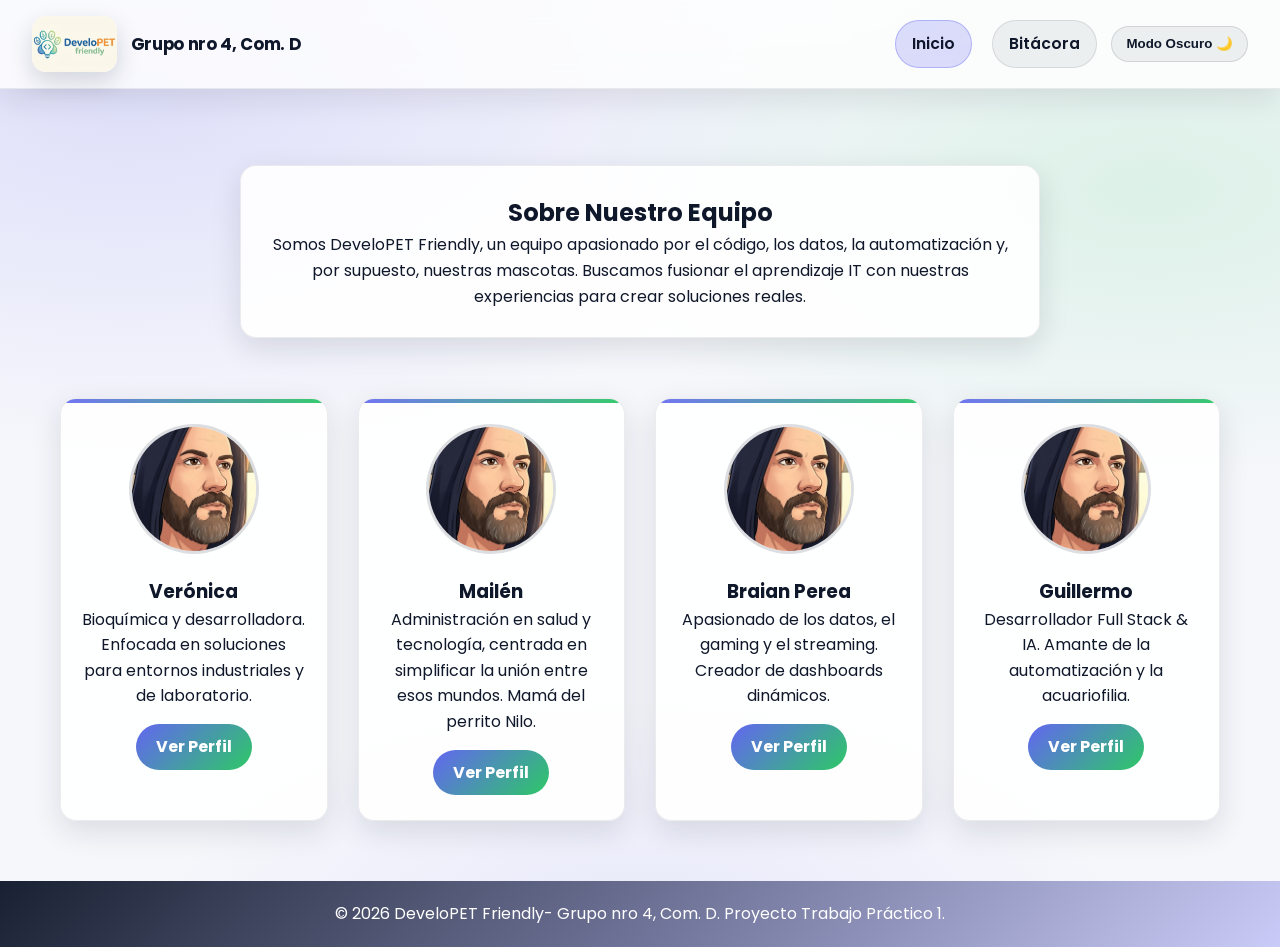
==== commit 3644edc9: "feat: update portfolio Mailén update JS y se agregaron los botones Inicio y Bitácora linkeados a sus" ====
--- a/index.html
+++ b/index.html
@@ -44,7 +44,7 @@
             <article class="card card--mailen">
                 <img src="img/avatar-mailen.png" alt="Avatar de Mailén" onerror="this.onerror=null;this.src='img/profile.jpg';">
                 <h3>Mailén</h3>
-                <p>Administración en salud y tecnología. Mamá del perrito Nilo y fan de Angular.</p>
+                <p>Administración en salud y tecnología, centrada en simplificar la unión entre esos mundos. Mamá del perrito Nilo.</p>
                 <a href="mailen.html" class="btn-perfil">Ver Perfil</a>
             </article>
 
--- a/css/styles.css
+++ b/css/styles.css
@@ -16,7 +16,7 @@
     --primary-color: #0f172a;
     --hover-color: #111827;
     --secondary-color: #6366f1;
-    
+
     /* Variables del portafolio individual */
     --accent-color: #22c55e;
     --light-bg: rgba(15, 23, 42, 0.04);
@@ -43,7 +43,8 @@
    2. ESTILOS BASE Y ESTRUCTURA (STICKY FOOTER)
    ========================================= */
 body {
-    font-family: 'Poppins', 'Roboto', sans-serif; /* Poppins principal, Roboto fallback */
+    font-family: 'Poppins', 'Roboto', sans-serif;
+    /* Poppins principal, Roboto fallback */
     background-color: var(--bg-color);
     background-image:
         radial-gradient(1200px 600px at 10% 10%, rgba(99, 102, 241, 0.16), transparent 60%),
@@ -52,15 +53,16 @@
     color: var(--text-color);
     line-height: 1.6;
     transition: background-color 0.3s ease, color 0.3s ease;
-    
+
     /* Sticky Footer: Empuja el footer siempre abajo */
-    min-height: 100vh; 
+    min-height: 100vh;
     display: flex;
-    flex-direction: column; 
+    flex-direction: column;
 }
 
 main {
-    flex: 1; /* Ocupa el espacio restante */
+    flex: 1;
+    /* Ocupa el espacio restante */
     padding: 1.5rem 0 2.5rem;
 }
 
@@ -87,7 +89,7 @@
     --accent-2: #7a29ff;
     --text: #e6f1ff;
     background: radial-gradient(1200px 600px at 20% 0%, #0f1730 0%, var(--bg) 60%) fixed,
-                linear-gradient(160deg, var(--bg-2), var(--bg));
+        linear-gradient(160deg, var(--bg-2), var(--bg));
     color: var(--text);
     font-family: "Ubuntu", system-ui, -apple-system, "Segoe UI", Roboto, "Helvetica Neue", Arial, "Noto Sans", "Apple Color Emoji", "Segoe UI Emoji";
     overflow-x: hidden;
@@ -294,65 +296,71 @@
 }
 
 body.page-veronica #mi-manada .manada-contenedor {
-  display: flex;
-  justify-content: space-around;
-  gap: 1.875rem; 
-  flex-wrap: wrap;
+    display: flex;
+    justify-content: space-around;
+    gap: 1.875rem;
+    flex-wrap: wrap;
 }
 
 body.page-veronica #mi-manada .mascota {
-  text-align: center;
-  position: relative;
+    text-align: center;
+    position: relative;
 }
 
 body.page-veronica #mi-manada .mascota img {
-  width: 11rem;
-  height: 14rem;  
-  border-radius: 1rem; /* esquinas suaves */
+    width: 11rem;
+    height: 14rem;
+    border-radius: 1rem;
+    /* esquinas suaves */
 }
 
 body.page-veronica #mi-manada .mascota p {
-  margin-top: 0.5rem;
+    margin-top: 0.5rem;
 }
 
 body.page-veronica #mi-manada .mascota img.latido {
-  animation: latido 1s ease;
-  box-shadow: 0 0 20px rgba(13, 212, 73, 0.6);
+    animation: latido 1s ease;
+    box-shadow: 0 0 20px rgba(13, 212, 73, 0.6);
 }
 
 @keyframes latido {
-  0% {
-    transform: scale(1);
-  }
-  50% {
-    transform: scale(1.2);
-  }
-  100% {
-    transform: scale(1);
-  }
+    0% {
+        transform: scale(1);
+    }
+
+    50% {
+        transform: scale(1.2);
+    }
+
+    100% {
+        transform: scale(1);
+    }
 }
 
 .patita {
-  position: absolute;
-  font-size: 2.5rem;
-  pointer-events: none;
-  animation: flotar 1s ease forwards;
-  text-shadow: 0 0 8px black;
-  opacity: 1;
-  }
+    position: absolute;
+    font-size: 2.5rem;
+    pointer-events: none;
+    animation: flotar 1s ease forwards;
+    text-shadow: 0 0 8px black;
+    opacity: 1;
+}
 
 @keyframes flotar {
-  0% {
-    opacity: 1;
-    transform: translateY(0) scale(1.2); /* 👈 arranca más visible */
-  }
-  20% {
-    opacity: 1;
-  }
-  100% {
-    opacity: 0;
-    transform: translateY(-50px) scale(1.5);
-  }
+    0% {
+        opacity: 1;
+        transform: translateY(0) scale(1.2);
+        /* 👈 arranca más visible */
+    }
+
+    20% {
+        opacity: 1;
+    }
+
+    100% {
+        opacity: 0;
+        transform: translateY(-50px) scale(1.5);
+    }
 }
 
 body.page-veronica form {
@@ -701,6 +709,35 @@
     margin-top: 0;
 }
 
+/* Validación del formulario */
+body.page-mailen .input-error {
+    border: 2px solid #e74c3c;
+    background-color: rgba(231, 76, 60, 0.08);
+}
+
+body.page-mailen .input-ok {
+    border: 2px solid #27ae60;
+    background-color: rgba(39, 174, 96, 0.08);
+}
+
+body.page-mailen .msg-error {
+    color: #e74c3c;
+    font-size: 0.85rem;
+    margin-bottom: 0.5rem;
+    display: block;
+}
+
+body.page-mailen .form-exito {
+    color: #27ae60;
+    font-weight: bold;
+    margin-top: 1rem;
+    font-size: 1rem;
+}
+
+body.page-mailen section {
+    scroll-margin-top: 60px;
+}
+
 @media (max-width: 600px) {
     body.page-mailen nav ul {
         flex-direction: row;
@@ -726,6 +763,7 @@
     body.page-mailen #contacto h2 {
         margin-left: 0;
     }
+
 }
 
 body.page-braian a {
@@ -750,7 +788,7 @@
 body.page-braian .navbar {
     backdrop-filter: saturate(140%) blur(6px);
     border-bottom: 1px solid rgba(122, 41, 255, 0.25);
-    box-shadow: 0 0 0 1px rgba(0, 229, 255, 0.06) inset, 0 6px 30px rgba(0,0,0,0.35);
+    box-shadow: 0 0 0 1px rgba(0, 229, 255, 0.06) inset, 0 6px 30px rgba(0, 0, 0, 0.35);
 }
 
 body.page-braian .navbar .nav-link {
@@ -778,7 +816,7 @@
 body.page-braian .card.bg-dark {
     background-color: #0f1a2b !important;
     border: 1px solid rgba(0, 229, 255, 0.12);
-    box-shadow: 0 10px 24px rgba(0,0,0,0.35);
+    box-shadow: 0 10px 24px rgba(0, 0, 0, 0.35);
 }
 
 body.page-braian .card.bg-dark .card-title {
@@ -824,20 +862,25 @@
         height: auto !important;
         width: auto;
     }
+
     body.page-braian header .brand-title {
         font-size: 1rem;
     }
+
     body.page-braian .navbar .navbar-brand span {
         font-size: 1rem;
     }
+
     body.page-braian section {
         padding-top: 2rem;
         padding-bottom: 2rem;
         scroll-margin-top: 72px;
     }
+
     body.page-braian #habilidades .table {
         font-size: 0.9rem;
     }
+
     body.page-braian #contacto .btn {
         width: 100%;
     }
@@ -847,6 +890,7 @@
     body.page-braian header img {
         max-height: 72px;
     }
+
     body.page-braian section {
         padding-top: 3rem;
         padding-bottom: 3rem;
@@ -873,7 +917,7 @@
 
 .section {
     padding: 4rem 0;
-    border-bottom: 1px solid rgba(0,0,0,0.1);
+    border-bottom: 1px solid rgba(0, 0, 0, 0.1);
 }
 
 .section h2 {
@@ -904,7 +948,8 @@
 /* Variante Header Portafolio (Clase .header) */
 .header {
     display: flex;
-    justify-content: center; /* Centra el logo en el portafolio */
+    justify-content: center;
+    /* Centra el logo en el portafolio */
     align-items: center;
     background-color: var(--primary-color);
     color: #ffffff;
@@ -972,9 +1017,11 @@
         transform: translate3d(0, -40px, 0) rotate(var(--paw-rot, 0deg));
         opacity: 0;
     }
+
     12% {
         opacity: var(--paw-opacity, 0.8);
     }
+
     100% {
         transform: translate3d(var(--paw-drift, 0px), calc(100vh + 120px), 0) rotate(calc(var(--paw-rot, 0deg) + 80deg));
         opacity: 0;
@@ -1063,9 +1110,17 @@
     background: rgba(231, 234, 243, 0.16);
 }
 
-.loader-dot.is-red { background: rgba(239, 68, 68, 0.75); }
-.loader-dot.is-yellow { background: rgba(245, 158, 11, 0.75); }
-.loader-dot.is-green { background: rgba(34, 197, 94, 0.75); }
+.loader-dot.is-red {
+    background: rgba(239, 68, 68, 0.75);
+}
+
+.loader-dot.is-yellow {
+    background: rgba(245, 158, 11, 0.75);
+}
+
+.loader-dot.is-green {
+    background: rgba(34, 197, 94, 0.75);
+}
 
 .loader-title {
     font-weight: 700;
@@ -1118,21 +1173,40 @@
 }
 
 @keyframes loader-bar {
-    0% { transform: translateX(-120%); }
-    100% { transform: translateX(260%); }
+    0% {
+        transform: translateX(-120%);
+    }
+
+    100% {
+        transform: translateX(260%);
+    }
 }
 
 @keyframes loader-scan {
-    0% { transform: translate3d(-18%, -18%, 0) rotate(0.0001deg); }
-    100% { transform: translate3d(18%, 18%, 0) rotate(0.0001deg); }
+    0% {
+        transform: translate3d(-18%, -18%, 0) rotate(0.0001deg);
+    }
+
+    100% {
+        transform: translate3d(18%, 18%, 0) rotate(0.0001deg);
+    }
 }
 
 @keyframes loader-blink {
-    0%, 49% { opacity: 1; }
-    50%, 100% { opacity: 0; }
+
+    0%,
+    49% {
+        opacity: 1;
+    }
+
+    50%,
+    100% {
+        opacity: 0;
+    }
 }
 
 @media (prefers-reduced-motion: reduce) {
+
     .loader-scan,
     .loader-bar::before,
     .loader-cursor {
@@ -1281,7 +1355,7 @@
 /* Grilla adaptable requerida por el TP */
 .team-cards {
     display: grid;
-    grid-template-columns: 1fr; 
+    grid-template-columns: 1fr;
     gap: 30px;
     padding: 20px;
     max-width: 1200px;
@@ -1412,6 +1486,7 @@
             0 0,
             0 0;
     }
+
     100% {
         background-position:
             120px 260px,
@@ -1426,6 +1501,7 @@
 }
 
 @media (prefers-reduced-motion: reduce) {
+
     .card--vero:hover::after,
     .card--vero:focus-within::after {
         animation: none;
@@ -1529,6 +1605,7 @@
             0 0,
             0 0;
     }
+
     100% {
         background-position:
             0 0,
@@ -1541,6 +1618,7 @@
 }
 
 @media (prefers-reduced-motion: reduce) {
+
     .card--braian:hover::after,
     .card--braian:focus-within::after {
         animation: none;
@@ -1661,6 +1739,7 @@
             0 0,
             0 0;
     }
+
     100% {
         background-position:
             120px -260px,
@@ -1679,6 +1758,7 @@
 }
 
 @media (prefers-reduced-motion: reduce) {
+
     .card--guillermo:hover::after,
     .card--guillermo:focus-within::after {
         animation: none;
@@ -1760,7 +1840,7 @@
 
 .card--mailen:hover h3::after,
 .card--mailen:focus-within h3::after {
-    content: "🐶 + Angular + salud → orden";
+    content: "🐶 + Tecnología + salud → orden";
     display: block;
     margin-top: 0.25rem;
     font-size: 0.78rem;
@@ -1786,6 +1866,7 @@
             0 0,
             0 0;
     }
+
     100% {
         background-position:
             120px 260px,
@@ -1799,6 +1880,7 @@
 }
 
 @media (prefers-reduced-motion: reduce) {
+
     .card--mailen:hover::after,
     .card--mailen:focus-within::after {
         animation: none;
@@ -1852,6 +1934,128 @@
     margin-top: 0;
 }
 
+.roadmap {
+    position: relative;
+    margin: 2.2rem auto 0;
+    padding-left: 2.5rem;
+    display: grid;
+    gap: 1.3rem;
+}
+
+.roadmap::before {
+    content: "";
+    position: absolute;
+    left: 12px;
+    top: 10px;
+    bottom: 12px;
+    width: 3px;
+    border-radius: 999px;
+    background: linear-gradient(180deg, rgba(99, 102, 241, 0.95), rgba(34, 197, 94, 0.9));
+}
+
+.roadmap-step {
+    position: relative;
+    background: var(--card-bg);
+    border: 1px solid rgba(15, 23, 42, 0.10);
+    border-radius: 14px;
+    box-shadow: var(--shadow);
+    padding: 1rem 1rem 1.1rem;
+    cursor: default;
+    transition: transform 0.25s ease, box-shadow 0.25s ease, border-color 0.25s ease;
+    outline: none;
+}
+
+.roadmap-step::before {
+    content: "";
+    position: absolute;
+    left: -31px;
+    top: 16px;
+    width: 14px;
+    height: 14px;
+    border-radius: 999px;
+    background: linear-gradient(135deg, rgba(99, 102, 241, 1), rgba(34, 197, 94, 0.95));
+    box-shadow: 0 0 0 4px rgba(99, 102, 241, 0.18), 0 0 0 9px rgba(99, 102, 241, 0.08);
+}
+
+.roadmap-step:hover,
+.roadmap-step:focus-visible {
+    transform: translateY(-2px);
+    border-color: rgba(99, 102, 241, 0.35);
+    box-shadow: 0 16px 35px rgba(15, 23, 42, 0.14);
+}
+
+.roadmap-date {
+    display: inline-block;
+    padding: 0.2rem 0.65rem;
+    border-radius: 999px;
+    font-size: 0.8rem;
+    font-weight: 700;
+    letter-spacing: 0.02em;
+    color: #ffffff;
+    background: linear-gradient(135deg, rgba(99, 102, 241, 1), rgba(34, 197, 94, 0.95));
+}
+
+.roadmap-title {
+    margin: 0.65rem 0 0;
+    font-size: 1.05rem;
+    color: var(--primary-color);
+}
+
+.roadmap-tooltip {
+    position: absolute;
+    left: calc(100% + 14px);
+    top: 50%;
+    transform: translateY(-50%) translateX(-8px);
+    width: min(360px, 56vw);
+    padding: 0.8rem 0.9rem;
+    border-radius: 12px;
+    border: 1px solid rgba(15, 23, 42, 0.10);
+    background: rgba(255, 255, 255, 0.96);
+    color: #1f2937;
+    font-size: 0.93rem;
+    line-height: 1.4;
+    box-shadow: 0 14px 30px rgba(15, 23, 42, 0.18);
+    opacity: 0;
+    pointer-events: none;
+    transition: opacity 0.2s ease, transform 0.2s ease;
+    z-index: 5;
+}
+
+.roadmap-tooltip::before {
+    content: "";
+    position: absolute;
+    left: -7px;
+    top: 50%;
+    width: 12px;
+    height: 12px;
+    transform: translateY(-50%) rotate(45deg);
+    background: rgba(255, 255, 255, 0.96);
+    border-left: 1px solid rgba(15, 23, 42, 0.10);
+    border-bottom: 1px solid rgba(15, 23, 42, 0.10);
+}
+
+.roadmap-step:hover .roadmap-tooltip,
+.roadmap-step:focus-visible .roadmap-tooltip {
+    opacity: 1;
+    transform: translateY(-50%) translateX(0);
+}
+
+body.dark-mode .roadmap-step {
+    border-color: rgba(231, 234, 243, 0.12);
+}
+
+body.dark-mode .roadmap-tooltip {
+    background: rgba(17, 24, 39, 0.96);
+    color: rgba(231, 234, 243, 0.93);
+    border-color: rgba(231, 234, 243, 0.14);
+}
+
+body.dark-mode .roadmap-tooltip::before {
+    background: rgba(17, 24, 39, 0.96);
+    border-left-color: rgba(231, 234, 243, 0.14);
+    border-bottom-color: rgba(231, 234, 243, 0.14);
+}
+
 /* =========================================
    5. PORTAFOLIO INDIVIDUAL (GUILLERMO)
    ========================================= */
@@ -1880,14 +2084,16 @@
 }
 
 /* Tarjetas Proyectos y Películas/Discos */
-.tarjetas-grid, .peliculas-grid {
+.tarjetas-grid,
+.peliculas-grid {
     display: grid;
     grid-template-columns: repeat(auto-fit, minmax(280px, 1fr));
     gap: 2rem;
     margin-top: 2rem;
 }
 
-.tarjeta, .pelicula-card {
+.tarjeta,
+.pelicula-card {
     background: var(--card-bg);
     border-radius: 8px;
     overflow: hidden;
@@ -1895,31 +2101,37 @@
     transition: var(--transition);
 }
 
-.tarjeta:hover, .pelicula-card:hover {
+.tarjeta:hover,
+.pelicula-card:hover {
     transform: translateY(-10px);
-    box-shadow: 0 5px 20px rgba(0,0,0,0.2);
-}
-
-.tarjeta img, .pelicula-card img {
+    box-shadow: 0 5px 20px rgba(0, 0, 0, 0.2);
+}
+
+.tarjeta img,
+.pelicula-card img {
     width: 100%;
     height: 200px;
     object-fit: cover;
     transition: var(--transition);
-    cursor: pointer; /* Lightbox */
-}
-
-.tarjeta:hover img, .pelicula-card:hover img {
+    cursor: pointer;
+    /* Lightbox */
+}
+
+.tarjeta:hover img,
+.pelicula-card:hover img {
     transform: scale(1.05);
     opacity: 0.8;
 }
 
-.tarjeta h3, .pelicula-card h3 {
+.tarjeta h3,
+.pelicula-card h3 {
     padding: 1rem 1rem 0.5rem;
     color: var(--primary-color);
     font-size: 1.2rem;
 }
 
-.tarjeta p, .pelicula-card p {
+.tarjeta p,
+.pelicula-card p {
     padding: 0 1rem 1rem;
     font-size: 0.95rem;
 }
@@ -1939,14 +2151,15 @@
     color: #ffffff;
 }
 
-.habilidades-tabla th, .habilidades-tabla td {
+.habilidades-tabla th,
+.habilidades-tabla td {
     padding: 1rem;
     text-align: left;
     border: 1px solid #ddd;
 }
 
 .habilidades-tabla tbody tr:hover {
-    background-color: rgba(0,0,0,0.02);
+    background-color: rgba(0, 0, 0, 0.02);
 }
 
 /* Formulario */
@@ -2006,7 +2219,7 @@
     padding: 20px 0;
     background: linear-gradient(135deg, rgba(15, 23, 42, 0.96), rgba(99, 102, 241, 0.30));
     color: #ffffff;
-    margin-top: auto; 
+    margin-top: auto;
 }
 
 .footer-content {
@@ -2046,7 +2259,7 @@
     max-width: 90%;
     max-height: 85vh;
     border-radius: 8px;
-    box-shadow: 0 4px 15px rgba(0,0,0,0.5);
+    box-shadow: 0 4px 15px rgba(0, 0, 0, 0.5);
     animation: zoomIn 0.3s ease;
 }
 
@@ -2061,8 +2274,13 @@
 }
 
 @keyframes zoomIn {
-    from {transform: scale(0.8)} 
-    to {transform: scale(1)}
+    from {
+        transform: scale(0.8)
+    }
+
+    to {
+        transform: scale(1)
+    }
 }
 
 /* =========================================
@@ -2086,11 +2304,15 @@
    ========================================= */
 /* Breakpoints exigidos por el TP para la portada */
 @media (min-width: 900px) {
-    .team-cards { grid-template-columns: repeat(2, 1fr); }
+    .team-cards {
+        grid-template-columns: repeat(2, 1fr);
+    }
 }
 
 @media (min-width: 1200px) {
-    .team-cards { grid-template-columns: repeat(4, 1fr); }
+    .team-cards {
+        grid-template-columns: repeat(4, 1fr);
+    }
 }
 
 /* Ajustes para móviles generales */
@@ -2099,19 +2321,24 @@
         flex-direction: column;
         gap: 15px;
     }
+
     .site-nav {
         justify-content: center;
     }
+
     .sobre-mi-content {
         flex-direction: column;
         text-align: center;
     }
-    .habilidades-tabla th, .habilidades-tabla td {
+
+    .habilidades-tabla th,
+    .habilidades-tabla td {
         padding: 0.5rem;
         font-size: 0.9rem;
     }
+
     .footer-content {
         flex-direction: column;
         justify-content: center;
     }
-}
+}
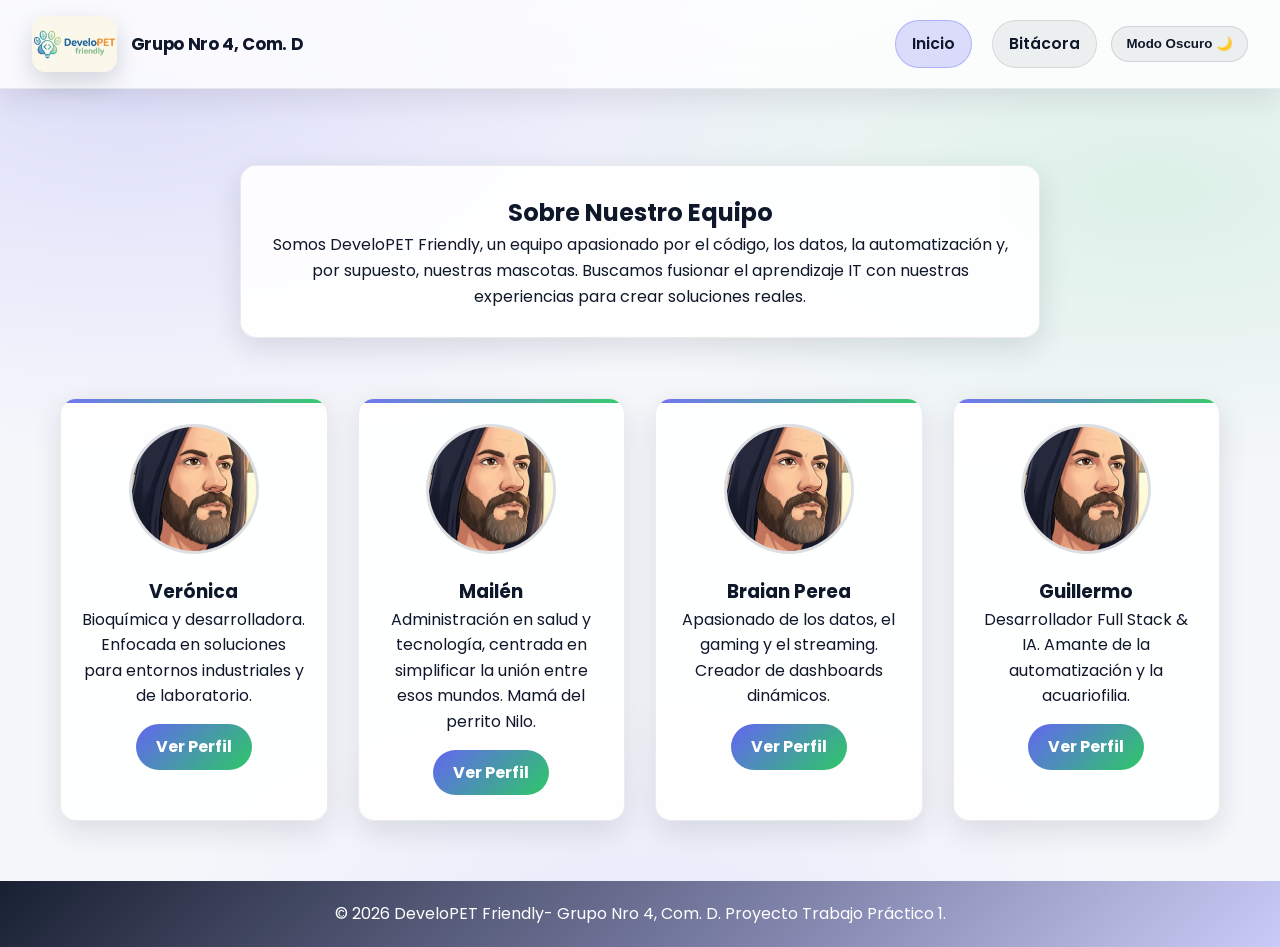
==== commit 0219f962: "Merge pull request #7 from Grupo4-ComD/mai update seccion discos" ====
--- a/index.html
+++ b/index.html
@@ -14,7 +14,7 @@
         <div class="site-brand">
             <a class="brand" href="index.html" aria-label="Ir al inicio">
                 <img src="img/logodev.jpeg" alt="Logo DeveloPET Friendly">
-                <span class="brand-title">Grupo nro 4, Com. D</span>
+                <span class="brand-title">Grupo Nro 4, Com. D</span>
             </a>
         </div>
 
@@ -65,7 +65,7 @@
     </main>
 
     <footer>
-        <p>&copy; 2026 DeveloPET Friendly- Grupo nro 4, Com. D. Proyecto Trabajo Práctico 1.</p>
+        <p>&copy; 2026 DeveloPET Friendly- Grupo Nro 4, Com. D. Proyecto Trabajo Práctico 1.</p>
     </footer>
 
     <script src="js/main.js"></script>
--- a/css/styles.css
+++ b/css/styles.css
@@ -99,6 +99,47 @@
     padding: 0;
 }
 
+body.page-braian .album-carousel {
+    width: min(560px, 100%);
+    margin: 0 auto;
+    border-radius: 18px;
+    overflow: hidden;
+    border: 1px solid rgba(0, 229, 255, 0.12);
+    box-shadow: 0 12px 30px rgba(0, 0, 0, 0.35);
+    background: rgba(11, 15, 26, 0.55);
+}
+
+body.page-braian .album-carousel .carousel-item {
+    min-height: clamp(260px, 62vw, 420px);
+}
+
+body.page-braian .album-carousel .album-slide {
+    min-height: clamp(260px, 62vw, 420px);
+    display: flex;
+    align-items: center;
+    justify-content: center;
+    padding: 18px 0 78px;
+}
+
+body.page-braian .album-carousel .album-cover {
+    width: auto;
+    height: auto;
+    max-width: 82%;
+    max-height: clamp(240px, 58vw, 380px);
+    border-radius: 16px;
+    object-fit: contain;
+    box-shadow: 0 18px 45px rgba(0, 0, 0, 0.35);
+}
+
+body.page-braian .album-carousel .carousel-caption {
+    left: 0;
+    right: 0;
+    bottom: 0;
+    padding: 18px 20px;
+    text-align: left;
+    background: linear-gradient(180deg, rgba(11, 15, 26, 0) 0%, rgba(11, 15, 26, 0.82) 72%, rgba(11, 15, 26, 0.92) 100%);
+}
+
 body.page-veronica {
     font-family: "EB Garamond", serif;
     font-size: 1.2rem;
@@ -559,7 +600,7 @@
 body.page-mailen h2 {
     font-size: 2rem;
     color: #9057b9;
-    margin-left: 2rem;
+    margin-left: 3rem;
     margin-bottom: 1rem;
 }
 
@@ -579,12 +620,19 @@
 }
 
 body.page-mailen .flex-tarjetas-proyectos,
-body.page-mailen .flex-tarjetas-peliculas {
+body.page-mailen .flex-tarjetas-peliculas,
+body.page-mailen .flex-tarjetas-discos {
     display: flex;
     flex-wrap: nowrap;
-    gap: 20px;
+    gap: 10px;
     justify-content: space-around;
+    margin-bottom: 30px;
     padding: 20px;
+}
+
+body.page-mailen #discos h2,
+body.page-mailen #discos .tarjeta p {
+    text-align: center;
 }
 
 body.page-mailen .tarjeta {
@@ -612,10 +660,13 @@
 
 body.page-mailen .tarjeta img {
     width: 100%;
-    height: 150px;
-    object-fit: cover;
+    height: 180px;
+    object-fit: contain;
     border-radius: 6px;
-}
+    display: block
+}
+
+
 
 body.page-mailen #habilidades {
     padding: 3rem 1rem;
@@ -986,6 +1037,70 @@
 
 .brand-title {
     font-size: 1.05rem;
+}
+
+.back-home {
+    position: fixed;
+    top: calc(14px + env(safe-area-inset-top));
+    left: calc(14px + env(safe-area-inset-left));
+    z-index: 10050;
+    display: inline-flex;
+    align-items: center;
+    gap: 10px;
+    padding: 10px 12px;
+    border-radius: 999px;
+    text-decoration: none;
+    color: var(--text-color);
+    background: rgba(255, 255, 255, 0.78);
+    border: 1px solid rgba(15, 23, 42, 0.12);
+    box-shadow: 0 10px 26px rgba(15, 23, 42, 0.12);
+    backdrop-filter: blur(12px);
+    transition: transform 0.2s ease, background-color 0.2s ease, border-color 0.2s ease;
+}
+
+.back-home__icon {
+    width: 34px;
+    height: 34px;
+    display: grid;
+    place-items: center;
+    border-radius: 999px;
+    background: rgba(99, 102, 241, 0.18);
+    border: 1px solid rgba(99, 102, 241, 0.22);
+    font-weight: 800;
+    line-height: 1;
+}
+
+.back-home__text {
+    font-weight: 700;
+    font-size: 0.92rem;
+}
+
+.back-home:hover {
+    transform: translateY(-1px);
+    background-color: rgba(99, 102, 241, 0.14);
+    border-color: rgba(99, 102, 241, 0.22);
+}
+
+body.dark-mode .back-home {
+    background: rgba(17, 24, 39, 0.78);
+    border-color: rgba(231, 234, 243, 0.12);
+}
+
+body.dark-mode .back-home__icon {
+    background: rgba(99, 102, 241, 0.22);
+    border-color: rgba(99, 102, 241, 0.28);
+}
+
+body.page-braian .back-home {
+    background: rgba(11, 15, 26, 0.72);
+    border-color: rgba(0, 229, 255, 0.18);
+    color: var(--text);
+}
+
+body.page-mailen .back-home {
+    background: rgba(25, 5, 52, 0.72);
+    border-color: rgba(144, 87, 185, 0.25);
+    color: #e0e0e0;
 }
 
 #paw-rain {
@@ -1959,10 +2074,7 @@
     border: 1px solid rgba(15, 23, 42, 0.10);
     border-radius: 14px;
     box-shadow: var(--shadow);
-    padding: 1rem 1rem 1.1rem;
-    cursor: default;
     transition: transform 0.25s ease, box-shadow 0.25s ease, border-color 0.25s ease;
-    outline: none;
 }
 
 .roadmap-step::before {
@@ -1977,11 +2089,60 @@
     box-shadow: 0 0 0 4px rgba(99, 102, 241, 0.18), 0 0 0 9px rgba(99, 102, 241, 0.08);
 }
 
-.roadmap-step:hover,
-.roadmap-step:focus-visible {
+.roadmap-step:hover {
     transform: translateY(-2px);
     border-color: rgba(99, 102, 241, 0.35);
     box-shadow: 0 16px 35px rgba(15, 23, 42, 0.14);
+}
+
+.roadmap-step[open] {
+    border-color: rgba(99, 102, 241, 0.35);
+    box-shadow: 0 16px 35px rgba(15, 23, 42, 0.14);
+}
+
+.roadmap-summary {
+    list-style: none;
+    cursor: pointer;
+    padding: 1rem 3rem 1.1rem 1rem;
+    position: relative;
+    display: flex;
+    flex-direction: column;
+    gap: 0.65rem;
+}
+
+.roadmap-summary::-webkit-details-marker {
+    display: none;
+}
+
+.roadmap-summary::after {
+    content: "▾";
+    position: absolute;
+    right: 14px;
+    top: 18px;
+    width: 34px;
+    height: 34px;
+    display: grid;
+    place-items: center;
+    border-radius: 999px;
+    background: rgba(15, 23, 42, 0.06);
+    border: 1px solid rgba(15, 23, 42, 0.10);
+    color: rgba(15, 23, 42, 0.75);
+    transition: transform 0.2s ease, background-color 0.2s ease, border-color 0.2s ease;
+}
+
+.roadmap-step[open] > .roadmap-summary::after {
+    transform: rotate(180deg);
+}
+
+.roadmap-summary:hover::after {
+    background: rgba(99, 102, 241, 0.14);
+    border-color: rgba(99, 102, 241, 0.22);
+}
+
+.roadmap-summary:focus-visible {
+    outline: 3px solid rgba(99, 102, 241, 0.55);
+    outline-offset: 4px;
+    border-radius: 14px;
 }
 
 .roadmap-date {
@@ -1996,64 +2157,36 @@
 }
 
 .roadmap-title {
-    margin: 0.65rem 0 0;
     font-size: 1.05rem;
     color: var(--primary-color);
-}
-
-.roadmap-tooltip {
-    position: absolute;
-    left: calc(100% + 14px);
-    top: 50%;
-    transform: translateY(-50%) translateX(-8px);
-    width: min(360px, 56vw);
-    padding: 0.8rem 0.9rem;
-    border-radius: 12px;
-    border: 1px solid rgba(15, 23, 42, 0.10);
-    background: rgba(255, 255, 255, 0.96);
-    color: #1f2937;
-    font-size: 0.93rem;
-    line-height: 1.4;
-    box-shadow: 0 14px 30px rgba(15, 23, 42, 0.18);
-    opacity: 0;
-    pointer-events: none;
-    transition: opacity 0.2s ease, transform 0.2s ease;
-    z-index: 5;
-}
-
-.roadmap-tooltip::before {
-    content: "";
-    position: absolute;
-    left: -7px;
-    top: 50%;
-    width: 12px;
-    height: 12px;
-    transform: translateY(-50%) rotate(45deg);
-    background: rgba(255, 255, 255, 0.96);
-    border-left: 1px solid rgba(15, 23, 42, 0.10);
-    border-bottom: 1px solid rgba(15, 23, 42, 0.10);
-}
-
-.roadmap-step:hover .roadmap-tooltip,
-.roadmap-step:focus-visible .roadmap-tooltip {
-    opacity: 1;
-    transform: translateY(-50%) translateX(0);
+    font-weight: 700;
+    line-height: 1.25;
+    display: block;
+}
+
+.roadmap-content {
+    padding: 0 1rem 1rem;
+    border-top: 1px solid rgba(15, 23, 42, 0.08);
+    color: rgba(15, 23, 42, 0.78);
+}
+
+.roadmap-content p {
+    margin-top: 0.85rem;
 }
 
 body.dark-mode .roadmap-step {
     border-color: rgba(231, 234, 243, 0.12);
 }
 
-body.dark-mode .roadmap-tooltip {
-    background: rgba(17, 24, 39, 0.96);
-    color: rgba(231, 234, 243, 0.93);
-    border-color: rgba(231, 234, 243, 0.14);
-}
-
-body.dark-mode .roadmap-tooltip::before {
-    background: rgba(17, 24, 39, 0.96);
-    border-left-color: rgba(231, 234, 243, 0.14);
-    border-bottom-color: rgba(231, 234, 243, 0.14);
+body.dark-mode .roadmap-summary::after {
+    background: rgba(231, 234, 243, 0.08);
+    border-color: rgba(231, 234, 243, 0.12);
+    color: rgba(231, 234, 243, 0.86);
+}
+
+body.dark-mode .roadmap-content {
+    border-top-color: rgba(231, 234, 243, 0.10);
+    color: rgba(231, 234, 243, 0.78);
 }
 
 /* =========================================
@@ -2317,6 +2450,29 @@
 
 /* Ajustes para móviles generales */
 @media (max-width: 768px) {
+    body.page-bitacora {
+        min-height: 100svh;
+        min-height: 100dvh;
+        display: grid;
+        grid-template-rows: auto 1fr auto;
+    }
+
+    body.page-bitacora main {
+        min-height: 0;
+        padding: 0.75rem 0 0;
+    }
+
+    body.page-bitacora .section.bitacora-container {
+        margin: 0 auto;
+        padding: 1.25rem 0 0.75rem;
+        border-bottom: 0;
+    }
+
+    body.page-bitacora footer {
+        margin-top: 0;
+        padding-bottom: calc(20px + env(safe-area-inset-bottom));
+    }
+
     .site-header {
         flex-direction: column;
         gap: 15px;
@@ -2341,4 +2497,16 @@
         flex-direction: column;
         justify-content: center;
     }
-}+
+    .roadmap {
+        padding-left: 2rem;
+    }
+
+    .roadmap::before {
+        left: 10px;
+    }
+
+    .roadmap-step::before {
+        left: -25px;
+    }
+}
